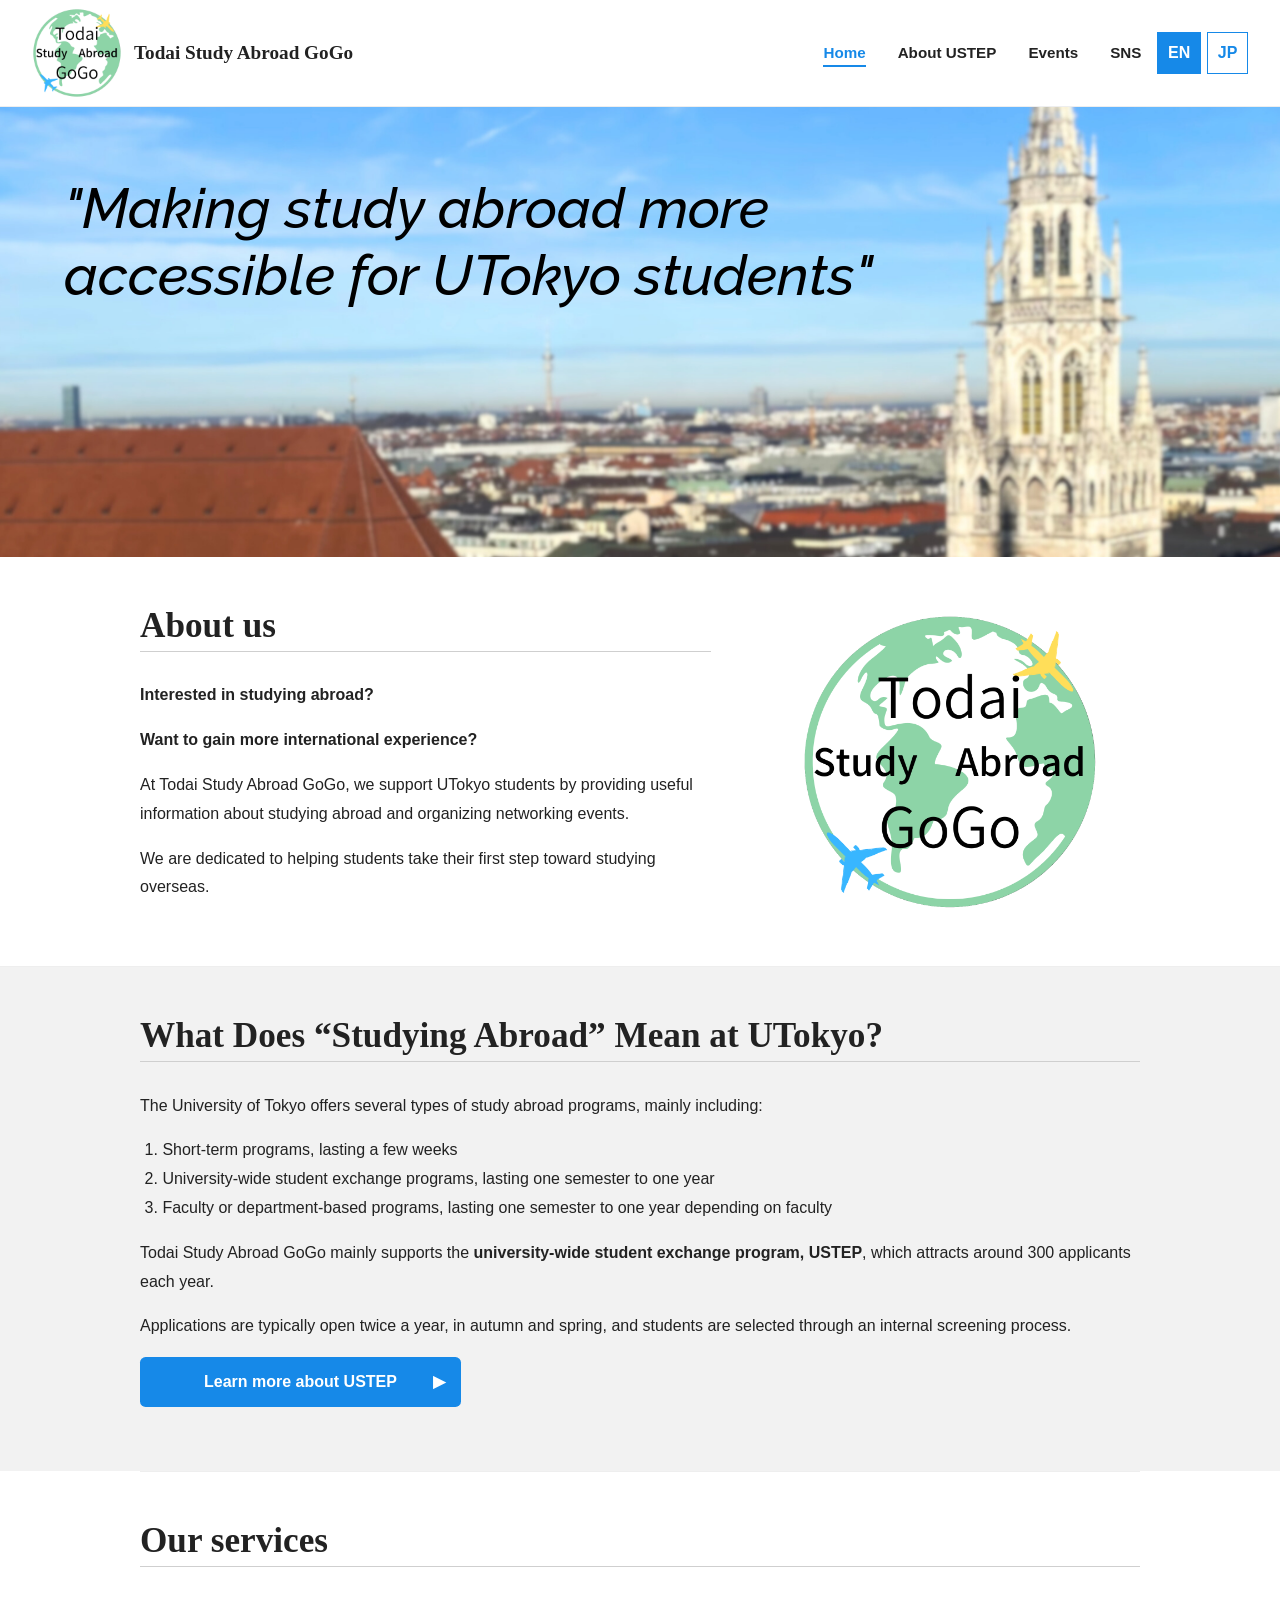
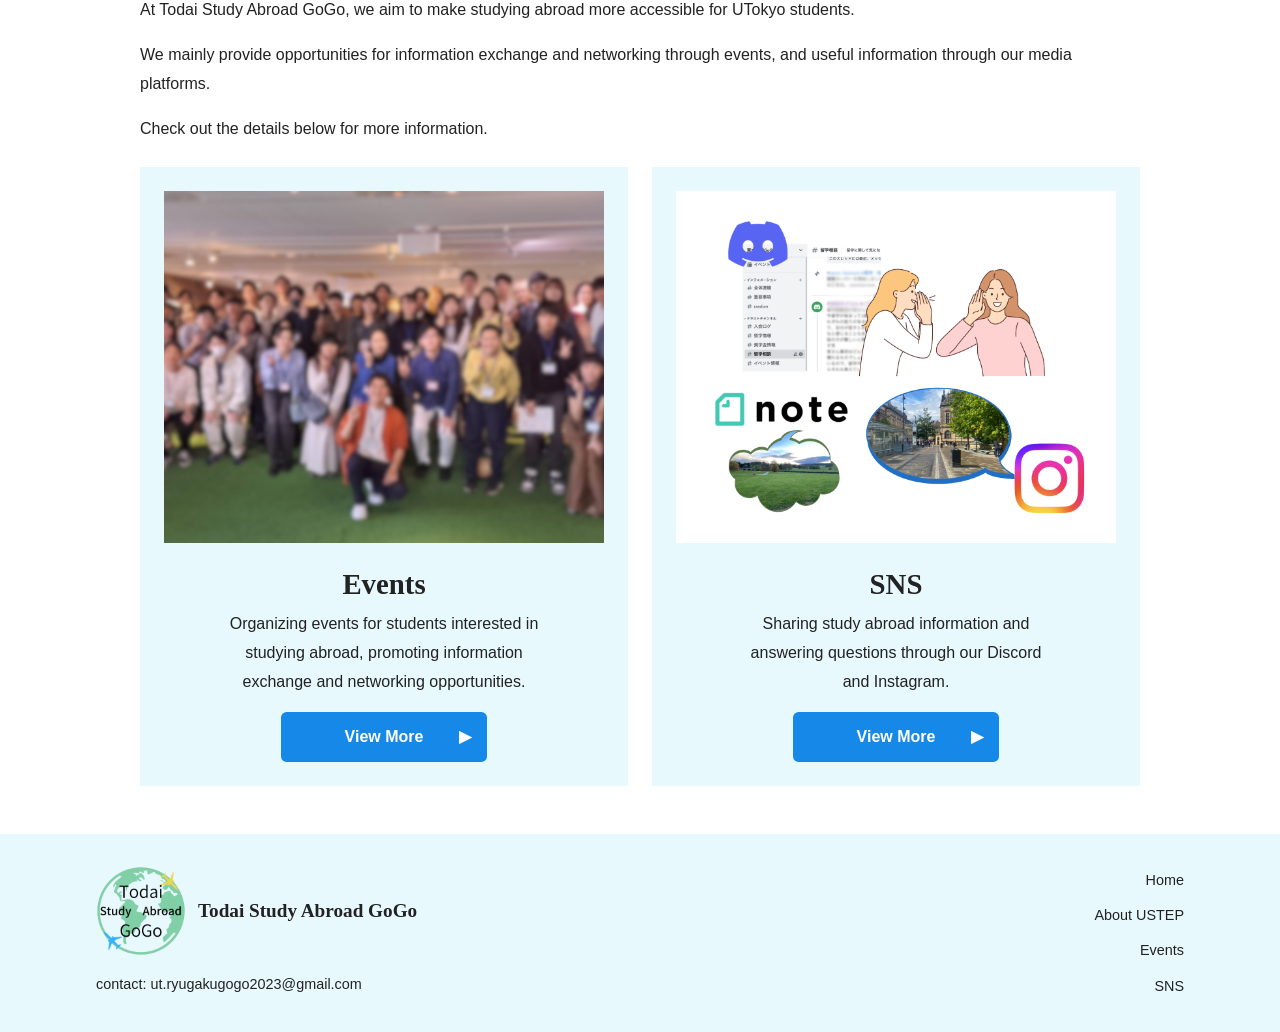
==== index.html @ f4951fb7 "Add files via upload" ====
<!doctype html>
<html lang="en">
<head>
	<meta charset="utf-8">
	<meta name="viewport" content="width=device-width, initial-scale=1.0">
	<meta name="robots" content="noindex">
	<title>Todai Study Abroad GoGo | Home</title>
	<link rel="stylesheet" href="css/style.css">
	<link href="https://fonts.googleapis.com/css2?family=Raleway:wght@300;400;600&display=swap" rel="stylesheet">
	<script src="js/script.js" defer></script>
</head>

<body class="page-home">
	<header class="site-header">
		<div class="site-branding">
			<a href="index.html">
				<img src="images/logo.png" data-en-src="images/logo.png" data-jp-src="images/logo_jp.png" alt="Todai Study Abroad GoGo logo">
			</a>
			<p data-en="Todai Study Abroad GoGo" data-jp="東大留学GoGo">
				Todai Study Abroad GoGo
			</p>
		</div>

		<nav class="primary-navigation" aria-label="Main navigation">
			<button class="menu-toggle" type="button" aria-label="Open navigation menu" data-en="Menu" data-jp="メニュー">
				Menu
			</button>

			<ul class="nav-list">
				<li><a href="index.html" aria-current="page" data-en="Home" data-jp="ホーム">Home</a></li>
				<li><a href="about.html" data-en="About USTEP" data-jp="USTEPについて">About USTEP</a></li>
				<li><a href="events.html" data-en="Events" data-jp="イベント">Events</a></li>
				<li><a href="sns.html" data-en="SNS" data-jp="SNS">SNS</a></li>
			</ul>

			<div class="language-switcher">
				<button type="button" class="language-button active-language" data-lang="en">EN</button>
				<button type="button" class="language-button" data-lang="jp">JP</button>
			</div>

		</nav>
	</header>

	<main>
		<section class="hero">
			<img src="images/home-hero.png" alt="Study abroad scene">
			<div class="hero-content">
				<h1 data-en='"Making study abroad more accessible for UTokyo students"'
				data-jp='"東大生の留学を<br class="sp-only">もっと身近に"'
				>
				"Making study abroad more accessible for UTokyo students"
			</h1>
		</div>
		</section>

		<section class="content-section about-summary">
			<div class="section-text">
				<h2 data-en="About us" data-jp="About us">About us</h2>
				<p><strong data-en="Interested in studying abroad?" data-jp="留学に興味がある！">Interested in studying abroad?</strong></p>
				<p><strong data-en="Want to gain more international experience?" data-jp="もっと海外経験を積みたい！">Want to gain more international experience?</strong></p>
				<p data-en="At Todai Study Abroad GoGo, we support UTokyo students by providing useful information about studying abroad and organizing networking events." data-jp="東大留学GoGoでは、留学に関する有益な情報提供や交流イベントの開催を通じて、そんな東大生の留学をサポートしています。">
					At Todai Study Abroad GoGo, we support UTokyo students by providing useful
					information about studying abroad and organizing networking events.
				</p>
				<p data-en="We are dedicated to helping students take their first step toward studying overseas." data-jp="私たちは、東大生が海外留学への第一歩を踏み出せるよう支援しています。">
					We are dedicated to helping students take their first step toward studying overseas.
				</p>
			</div>

			<figure class="section-image">
				<img src="images/logo.png" data-en-src="images/logo.png" data-jp-src="images/logo_jp.png" alt="Todai Study Abroad GoGo logo">
			</figure>
		</section>

		<section class="content-section study-abroad-overview">
			<h2 data-en="What Does “Studying Abroad” Mean at UTokyo?" data-jp="東大における「留学」とは？">What Does “Studying Abroad” Mean at UTokyo?</h2>
			<p data-en="The University of Tokyo offers several types of study abroad programs, mainly including:" data-jp="東京大学が提供する留学プログラムには、主に以下の種類があります。">
				The University of Tokyo offers several types of study abroad programs, mainly including:
			</p>

			<ol>
				<li data-en="Short-term programs, lasting a few weeks" data-jp="短期留学プログラム（数週間程度）">Short-term programs, lasting a few weeks</li>
				<li data-en="University-wide student exchange programs, lasting one semester to one year" data-jp="全学交換留学プログラム（1学期〜1年程度）">University-wide student exchange programs, lasting one semester to one year</li>
				<li data-en="Faculty or department-based programs, lasting one semester to one year depending on faculty" data-jp="部局間交換留学プログラム（学部・研究科によって1学期〜1年程度）">Faculty or department-based programs, lasting one semester to one year depending on faculty</li>
			</ol>

			<p data-en="Todai Study Abroad GoGo mainly supports the university-wide student exchange program, USTEP, which attracts around 300 applicants each year." data-jp="東大留学GoGoは、主に毎年約300人が応募する全学交換留学プログラム、通称「USTEP」をサポートしています。">
				Todai Study Abroad GoGo mainly supports the
				<strong>university-wide student exchange program, USTEP</strong>, which attracts
				around 300 applicants each year.
			</p>

			<p data-en="Applications are typically open twice a year, in autumn and spring, and students are selected through an internal screening process." data-jp="応募は通常、秋と春の年2回行われ、学内選考によって派遣候補者が選ばれます。">
				Applications are typically open twice a year, in autumn and spring, and students are
				selected through an internal screening process.
			</p>

			<p>
				<a class="button-link" href="about.html" data-en="Learn more about USTEP" data-jp="USTEPについて詳しく見る">Learn more about USTEP</a>
			</p>
		</section>

		<section class="content-section services">
			<h2 data-en="Our services" data-jp="私たちの活動">Our services</h2>
			<p data-en="At Todai Study Abroad GoGo, we aim to make studying abroad more accessible for UTokyo students." data-jp="東大留学GoGoでは、東大生にとって留学をより身近なものにすることを目指しています。">
				At Todai Study Abroad GoGo, we aim to make studying abroad more accessible for
				UTokyo students.
			</p>
			<p data-en="We mainly provide opportunities for information exchange and networking through events, and useful information through our media platforms." data-jp="主にイベントを通じた情報交換やネットワーキングの機会、そしてメディアプラットフォームを通じた有益な情報を提供しています。">
				We mainly provide opportunities for information exchange and networking through
				events, and useful information through our media platforms.
			</p>
			<p data-en="Check out the details below for more information." data-jp="詳しくは以下をご覧ください。">Check out the details below for more information.</p>

			<div class="card-grid">
				<article class="service-card">
					<img src="images/events-card.png" alt="Students attending a Todai Study Abroad GoGo event">
					<h3 data-en="Events" data-jp="イベント企画">Events</h3>
					<p data-en="Organizing events for students interested in studying abroad, promoting information exchange and networking opportunities." data-jp="留学に興味のある学生を対象に、情報交換やネットワーキングの機会を提供するイベントを開催しています。">
						Organizing events for students interested in studying abroad, promoting
						information exchange and networking opportunities.
					</p>
					<a class="button-link" href="events.html" data-en="View More" data-jp="詳しく見る">View More</a>
				</article>

				<article class="service-card">
					<img src="images/sns-card.png" alt="Social media icons and study abroad information">
					<h3 data-en="SNS" data-jp="SNS発信">SNS</h3>
					<p data-en="Sharing study abroad information and answering questions through our Discord and Instagram." data-jp="Discordを通じた留学に関する質問対応やGoGoのイベント案内、Instagramを通じた情報発信などを行っています。">
						Sharing study abroad information and answering questions through our Discord
						and Instagram.
					</p>
					<a class="button-link" href="sns.html" data-en="View More" data-jp="詳しく見る">View More</a>
				</article>
			</div>
		</section>
	</main>

	<footer class="site-footer">
		<div class="footer-left">
			<div class="footer-branding">
				<img src="images/logo.png" data-en-src="images/logo.png" data-jp-src="images/logo_jp.png" alt="Todai Study Abroad GoGo logo">
				<p data-en="Todai Study Abroad GoGo" data-jp="東大留学GoGo">
					Todai Study Abroad GoGo
				</p>
			</div>

			<p class="footer-email" data-en="contact: ut.ryugakugogo2023@gmail.com" data-jp="お問い合わせ: ut.ryugakugogo2023@gmail.com">
				contact: ut.ryugakugogo2023@gmail.com
			</p>
		</div>

		<nav class="footer-navigation" aria-label="Footer navigation">
			<ul>
				<li><a href="index.html" data-en="Home" data-jp="ホーム">Home</a></li>
				<li><a href="about.html" data-en="About USTEP" data-jp="USTEPについて">About USTEP</a></li>
				<li><a href="events.html" data-en="Events" data-jp="イベント">Events</a></li>
				<li><a href="sns.html" data-en="SNS" data-jp="SNS">SNS</a></li>
			</ul>
		</nav>
	</footer>
</body>
</html>
---- css/style.css ----
/* =========================================================
   Base styles
   ========================================================= */

/* 
  CSS variables are used to keep colours and spacing consistent.
  This also makes it easier to update the whole design later.
*/
:root {
	--color-primary: #1689e8;
	--color-primary-dark: #0f6fbd;
	--color-light-blue: #e8f9fd;
	--color-light-grey: #f2f2f2;
	--color-border: #cfcfcf;
	--color-text: #222222;
	--color-muted: #555555;
	--color-white: #ffffff;

	--font-main: Georgia, "Times New Roman", serif;
	--font-body: Arial, Helvetica, sans-serif;

	--spacing-small: 0.75rem;
	--spacing-medium: 1.5rem;
	--spacing-large: 3rem;

	--max-width: 1000px;
}

/* 
  border-box makes layout easier because padding and border
  are included in the element's total width.
*/
* {
	box-sizing: border-box;
}

html {
	scroll-behavior: smooth;
}

body {
	margin: 0;
	color: var(--color-text);
	background-color: var(--color-white);
	font-family: var(--font-body);
	line-height: 1.8;
}

img {
	display: block;
	max-width: 100%;
	height: auto;
}

a {
	color: var(--color-primary);
	text-decoration: none;
}

a:hover,
a:focus {
	color: var(--color-primary-dark);
	text-decoration: underline;
}

h1,
h2,
h3,
h4 {
	font-family: var(--font-main);
	line-height: 1.2;
	margin-top: 0;
}

h1 {
	font-size: clamp(2rem, 5vw, 3.5rem);
}

h2 {
	font-size: clamp(1.6rem, 3vw, 2.2rem);
	border-bottom: 1px solid var(--color-border);
	padding-bottom: 0.25rem;
}

h3 {
	font-size: 1.4rem;
}

h4 {
	font-size: 1.2rem;
}

p {
	margin-top: 0;
}

ul,
ol {
	padding-left: 1.4rem;
}

/* =========================================================
   Header and navigation
   ========================================================= */

.site-header {
	position: sticky;
	top: 0;
	z-index: 10;
	display: flex;
	align-items: center;
	justify-content: space-between;
	gap: var(--spacing-medium);
	padding: 0.5rem 2rem;
	background-color: var(--color-white);
	border-bottom: 1px solid #eeeeee;
}

.site-branding {
	display: flex;
	align-items: center;
	gap: 0.75rem;
}

.site-branding img {
	width: 90px;
	height: auto;
	object-fit: contain;
}

.site-branding p {
	margin: 0;
	font-family: var(--font-main);
	font-size: 1.2rem;
	font-weight: bold;
}

.primary-navigation {
	display: flex;
	align-items: center;
}

.nav-list {
	display: flex;
	align-items: center;
	gap: 2rem;
	margin: 0;
	padding: 0;
	list-style: none;
}

.nav-list a {
	color: var(--color-text);
	font-size: 0.95rem;
	font-weight: 600;
}

.nav-list a:hover,
.nav-list a:focus {
	color: var(--color-primary);
	text-decoration: none;
}

.nav-list a[aria-current="page"] {
	color: var(--color-primary);
	border-bottom: 2px solid var(--color-primary);
	padding-bottom: 0.25rem;
}

/* 
  The button is visible on small screens.
  JavaScript will later use this class for mobile navigation.
*/
.menu-toggle {
	display: none;
	padding: 0.5rem 0.8rem;
	border: 1px solid var(--color-border);
	border-radius: 0.4rem;
	background-color: var(--color-white);
	color: var(--color-text);
	font: inherit;
	cursor: pointer;
}

.menu-toggle:hover,
.menu-toggle:focus {
	background-color: var(--color-light-grey);
}

/* =========================================================
   Hero sections
   ========================================================= */

.page-home .hero-content h1 {
  font-family: "Raleway", sans-serif;
  font-weight: 500;
  font-style: italic;
}

.hero {
  position: relative;
  width: 100%;
  height: 450px;
  overflow: hidden;
}

/* 
  A light overlay improves text readability on background images.
*/
.hero img {
  width: 100%;
  height: 100%;
  object-fit: cover;
}


.hero-content {
  position: absolute;
  top: 35%;
  left: 5%;
  transform: translateY(-50%);
  color: black;
  text-align: left;
  max-width: 900px;
  z-index: 2;
}

.hero-about-content,
.hero-events-content,
.hero-sns-content {
  position: absolute;
  top: 40%;
  left: 10%;
  transform: translateY(-50%);
  color: black;
  text-align: left;
  max-width: 1000px;
  z-index: 2;
}

.hero-about::after,
.hero-events::after {
  content: "";
  position: absolute;
  inset: 0;
  background-color: rgba(255, 255, 255, 0.4);
  z-index: 1;
}

.hero-sns::after{
  content: "";
  position: absolute;
  inset: 0;
  background-color: rgba(255, 255, 255, 0.6);
  z-index: 1;
}

.sp-only {
  display: none;
}

/* =========================================================
   General page sections
   ========================================================= */

.content-section {
	width: min(100% - 2rem, var(--max-width));
	margin: 0 auto;
	padding: var(--spacing-large) 0;
}

.content-section + .content-section {
	border-top: 1px solid #eeeeee;
}

.about-summary,
.sns-introduction {
	display: grid;
	grid-template-columns: 1.5fr 1fr;
	align-items: center;
	gap: var(--spacing-large);
}

.section-image {
	margin: 0;
}

.section-image img {
	margin-inline: auto;
	max-height: 300px;
	object-fit: contain;
}

.study-abroad-overview,
.event-highlights,
.sns-platforms {
	background-color: var(--color-light-grey);
	width: 100%;
	max-width: none;
	padding-inline: max(1rem, calc((100% - var(--max-width)) / 2));
}

.note {
	padding: 1rem;
	background-color: #fff8d8;
	border-left: 5px solid #f5d742;
	font-weight: bold;
}

/* =========================================================
   Buttons and links
   ========================================================= */

.button-link {
	display: inline-block;
	padding: 0.65rem 4rem;
    position: relative;
	border-radius: 0.35rem;
	background-color: var(--color-primary);
	color: var(--color-white);
	font-weight: bold;
	text-align: center;
	text-decoration: none;
	transition: background-color 0.2s ease, transform 0.2s ease;
}

.button-link:hover,
.button-link:focus {
	background-color: var(--color-primary-dark);
	color: var(--color-white);
	text-decoration: none;
	transform: translateY(-2px);
}

.button-link::after {
  content: "▶";
  position: absolute;
  right: 1rem;
  top: 50%;
  transform: translateY(-50%);
}

.back-button {
	display: inline-block;
	padding: 0.65rem 3rem;
    position: relative;
	border-radius: 0.35rem;
	background-color: var(--color-primary);
	color: var(--color-white);
	font-weight: bold;
	text-align: center;
	text-decoration: none;
	transition: background-color 0.2s ease, transform 0.2s ease;
}

.back-button:hover,
.back-button:focus {
	background-color: var(--color-primary-dark);
	color: var(--color-white);
	text-decoration: none;
	transform: translateY(-2px);
}

.back-button::before {
  content: "◀";
  position: absolute;
  left: 0.5rem;
  top: 50%;
  transform: translateY(-50%);
  font-size: 0.9rem;
}

/* =========================================================
   Home page service cards
   ========================================================= */

.card-grid {
	display: grid;
	grid-template-columns: repeat(2, minmax(0, 1fr));
	gap: var(--spacing-medium);
	margin-top: var(--spacing-medium);
}

.service-card {
	padding: var(--spacing-medium);
	background-color: var(--color-light-blue);
	text-align: center;
}

.service-card img {
	width: 100%;
	aspect-ratio: 5 / 4;
	object-fit: cover;
	margin-bottom: var(--spacing-medium);
}

.service-card h3 {
	margin-bottom: 0.5rem;
	font-size: 1.8rem;
}

.service-card p {
	max-width: 320px;
	margin-inline: auto;
}

/* =========================================================
   About USTEP page
   ========================================================= */

.process-item {
	margin: 1.5rem 0;
	padding-left: 1rem;
	border-left: 4px solid var(--color-primary);
}

.process-item h3 {
	margin-bottom: 0.3rem;
}

/* =========================================================
   Events page
   ========================================================= */

.events-introduction ul {
	margin-bottom: 0;
}

.event-month {
	margin-top: 2rem;
}

.event-month > h3 {
	border-bottom: 1px solid var(--color-border);
	padding-bottom: 0.25rem;
}

.event-card {
	margin: 1.25rem 0 2rem;
	padding: 1.5rem;
	background-color: var(--color-white);
}

.event-card h4 {
	display: inline;
	background-color: #eeff52;
	padding: 0.1rem 0.4rem;
}

.event-type {
	margin-bottom: 0.4rem;
	color: var(--color-primary);
	font-size: 0.9rem;
	font-weight: bold;
	text-transform: lowercase;
}

.event-images {
	display: grid;
	grid-template-columns: repeat(2, minmax(0, 1fr));
	gap: 1rem;
	margin-top: 1rem;
}

.event-card img {
	max-height: 260px;
	width: 100%;
	object-fit: cover;
	margin-top: 1rem;
}

.event-card img.event-image-vertical {
  width: min(100%, 400px);
  aspect-ratio: 5 / 3;
  height: auto;
  max-height: none;
  object-fit: cover;
  margin: 1rem auto 0;
}

/* =========================================================
   SNS page
   ========================================================= */

.sns-card {
	display: grid;
	grid-template-columns: 1.5fr 1fr;
	align-items: center;
	gap: var(--spacing-medium);
	margin: 2rem 0;
	padding: 1.5rem;
	background-color: var(--color-white);
	border: 1px solid var(--color-border);
	border-radius: 1.2rem;
}

.sns-card h3 {
	border-bottom: 1px solid var(--color-border);
	padding-bottom: 0.3rem;
}

.sns-card-image {
	margin: 0;
}

.sns-card-image img {
	width: 100%;
	max-height: 220px;
	object-fit: contain;
}

.sns-images {
  display: flex;
  gap: 1rem;
  align-items: center;
  justify-content: center;
}

.sns-images img {
  width: auto;
  height: 180px;
  max-width: 220px;
  object-fit: contain;
}


/* =========================================================
   Footer
   ========================================================= */

.site-footer {
  display: flex;
  justify-content: space-between;
  align-items: flex-start;
  padding: 2rem 6rem;
  background-color: var(--color-light-blue);
}

.footer-left {
  display: flex;
  flex-direction: column;
  align-items: flex-start;
  gap: 0.5rem;
}

.footer-branding {
	display: flex;
	align-items: center;
	gap: 0.75rem;
}

.footer-branding img {
	width: 90px;
	height: 90px;
	object-fit: contain;
    mix-blend-mode: multiply;
}

.footer-branding p {
	margin: 0;
	font-family: var(--font-main);
	font-size: 1.2rem;
	font-weight: bold;
}

.footer-email {
  font-size: 0.9rem;
  color: var(--color-text);
  margin: 0.5rem 0 0;
}

.footer-navigation {
  text-align: right;
}

.footer-navigation ul {
	margin: 0;
	padding: 0;
	list-style: none;
}

.footer-navigation li + li {
	margin-top: 0.4rem;
}

.footer-navigation a {
	color: var(--color-text);
	font-size: 0.9rem;
}

/* =========================================================
   Accessibility and focus states
   ========================================================= */

:focus-visible {
	outline: 3px solid var(--color-primary);
	outline-offset: 3px;
}

/* =========================================================
   Responsive styles
   ========================================================= */

@media screen and (max-width: 800px) {
	.site-header {
		align-items: flex-start;
		padding: 0.75rem 1rem;
	}

	.site-branding img {
		width: 52px;
		height: 52px;
	}

	.site-branding p {
		font-size: 1rem;
	}

	.primary-navigation {
		flex-direction: column;
		align-items: flex-end;
	}

	.menu-toggle {
		display: inline-block;
	}

	.nav-list {
		display: none;
		width: 100%;
		margin-top: 0.75rem;
		flex-direction: column;
		align-items: flex-end;
		gap: 0.75rem;
	}

	/* 
	  JavaScript can add the class .is-open to show the mobile menu.
	*/
	.nav-list.is-open {
		display: flex;
	}

	.hero {
		height: 250px;
	}

    .hero-content {
        left: 1rem;
        right: 1rem;
        max-width: none;
    }    

	.about-summary,
	.sns-introduction,
	.sns-card {
		grid-template-columns: 1fr;
	}

	.section-image {
		order: -1;
	}

	.card-grid,
	.event-images {
		grid-template-columns: 1fr;
	}

	.service-card img {
		height: auto;
	}

    .site-footer {
        flex-direction: column;
        align-items: center;
        text-align: center;
        gap: 2rem;
    }

    .footer-left {
        align-items: center;
    }

    .footer-branding {
        justify-content: center;
    }
    
    .footer-navigation {
        width: 100%;
        text-align: center;
    }

    .footer-navigation ul {
        display: flex;
        flex-direction: column;
        align-items: center;
        gap: 0.75rem;
        margin: 0;
        padding: 0;
    }

    .footer-navigation li {
        margin: 0;
    }
    
    .footer-navigation li + li {
        margin-top: 0;
    }
      
    .sns-images {
        flex-direction: row;
        justify-content: flex-start;
        flex-wrap: wrap;
    }
    
    .sns-images img {
        height: 140px;
        max-width: 180px;
    }
    
    .sns-images img:first-child {
        height: 120px;
    }
}


@media screen and (max-width: 500px) {
	body {
		font-size: 0.95rem;
	}

	.site-header {
		flex-direction: row;
		align-items: flex-start;
		justify-content: space-between;
		gap: 1rem;
	}

	.site-branding {
		flex: 1;
	}

	.primary-navigation {
		width: auto;
		display: flex;
		flex-direction: column;
		align-items: flex-end;
		gap: 0.6rem;
	}

	.language-switcher {
		order: 1;
		margin: 0;
	}

	.menu-toggle {
		order: 2;
		align-self: flex-end;
	}

	.nav-list {
		order: 3;
		align-items: flex-end;
	}

	.nav-list a {
		display: block;
		padding: 0.5rem 0;
	}

	.hero {
		min-height: 200px;
	}

	.content-section {
		padding: 2rem 0;
	}

	.study-abroad-overview,
	.event-highlights,
	.sns-platforms {
		padding-inline: 1rem;
	}

	.service-card,
	.event-card,
	.sns-card {
		padding: 1rem;
	}

	.button-link {
		width: 100%;
	}

	.footer-branding {
		align-items: flex-start;
	}

	.sp-only {
		display: inline;
	}
}

/* =========================================================
   JavaScript interaction styles
   ========================================================= */

.event-filter {
	display: flex;
	flex-wrap: wrap;
	gap: 0.75rem;
	margin: 1.5rem 0;
}

.event-filter button,
.accordion-button {
	padding: 0.55rem 1rem;
	border: 1px solid var(--color-primary);
	border-radius: 0.35rem;
	background-color: var(--color-white);
	color: var(--color-primary);
	font: inherit;
	font-weight: bold;
	cursor: pointer;
	transition: background-color 0.2s ease, color 0.2s ease;
}

.event-filter button:hover,
.event-filter button:focus,
.accordion-button:hover,
.accordion-button:focus {
	background-color: var(--color-primary);
	color: var(--color-white);
}

.event-filter .active-filter {
	background-color: var(--color-primary);
	color: var(--color-white);
}

.accordion-button {
	width: 100%;
	text-align: left;
	border: none;
	border-bottom: 1px solid var(--color-border);
	border-radius: 0;
	background-color: transparent;
	color: var(--color-text);
	font-family: var(--font-main);
	font-size: inherit;
}

.accordion-button::after {
	content: " −";
	float: right;
}

.accordion-button[aria-expanded="false"]::after {
	content: " +";
}

.accordion-panel {
	padding-top: 1rem;
}


@media screen and (max-width: 500px) {
	.event-filter {
		flex-direction: column;
	}

	.event-filter button {
		width: 100%;
	}
}



/* Scroll reveal animation */
.reveal {
  opacity: 0;
  transform: translateY(40px);
  transition: opacity 0.8s ease, transform 0.8s ease;
}

.reveal.is-visible {
  opacity: 1;
  transform: translateY(0);
}

/* language switching */

.language-switcher {
  display: flex;
  gap: 0.4rem;
  margin-left: 1rem;
}

.language-button {
  padding: 0.35rem 0.6rem;
  border: 1px solid var(--color-primary);
  background-color: white;
  color: var(--color-primary);
  font: inherit;
  font-weight: bold;
  cursor: pointer;
}

.language-button:hover,
.language-button:focus,
.active-language {
  background-color: var(--color-primary);
  color: white;
}
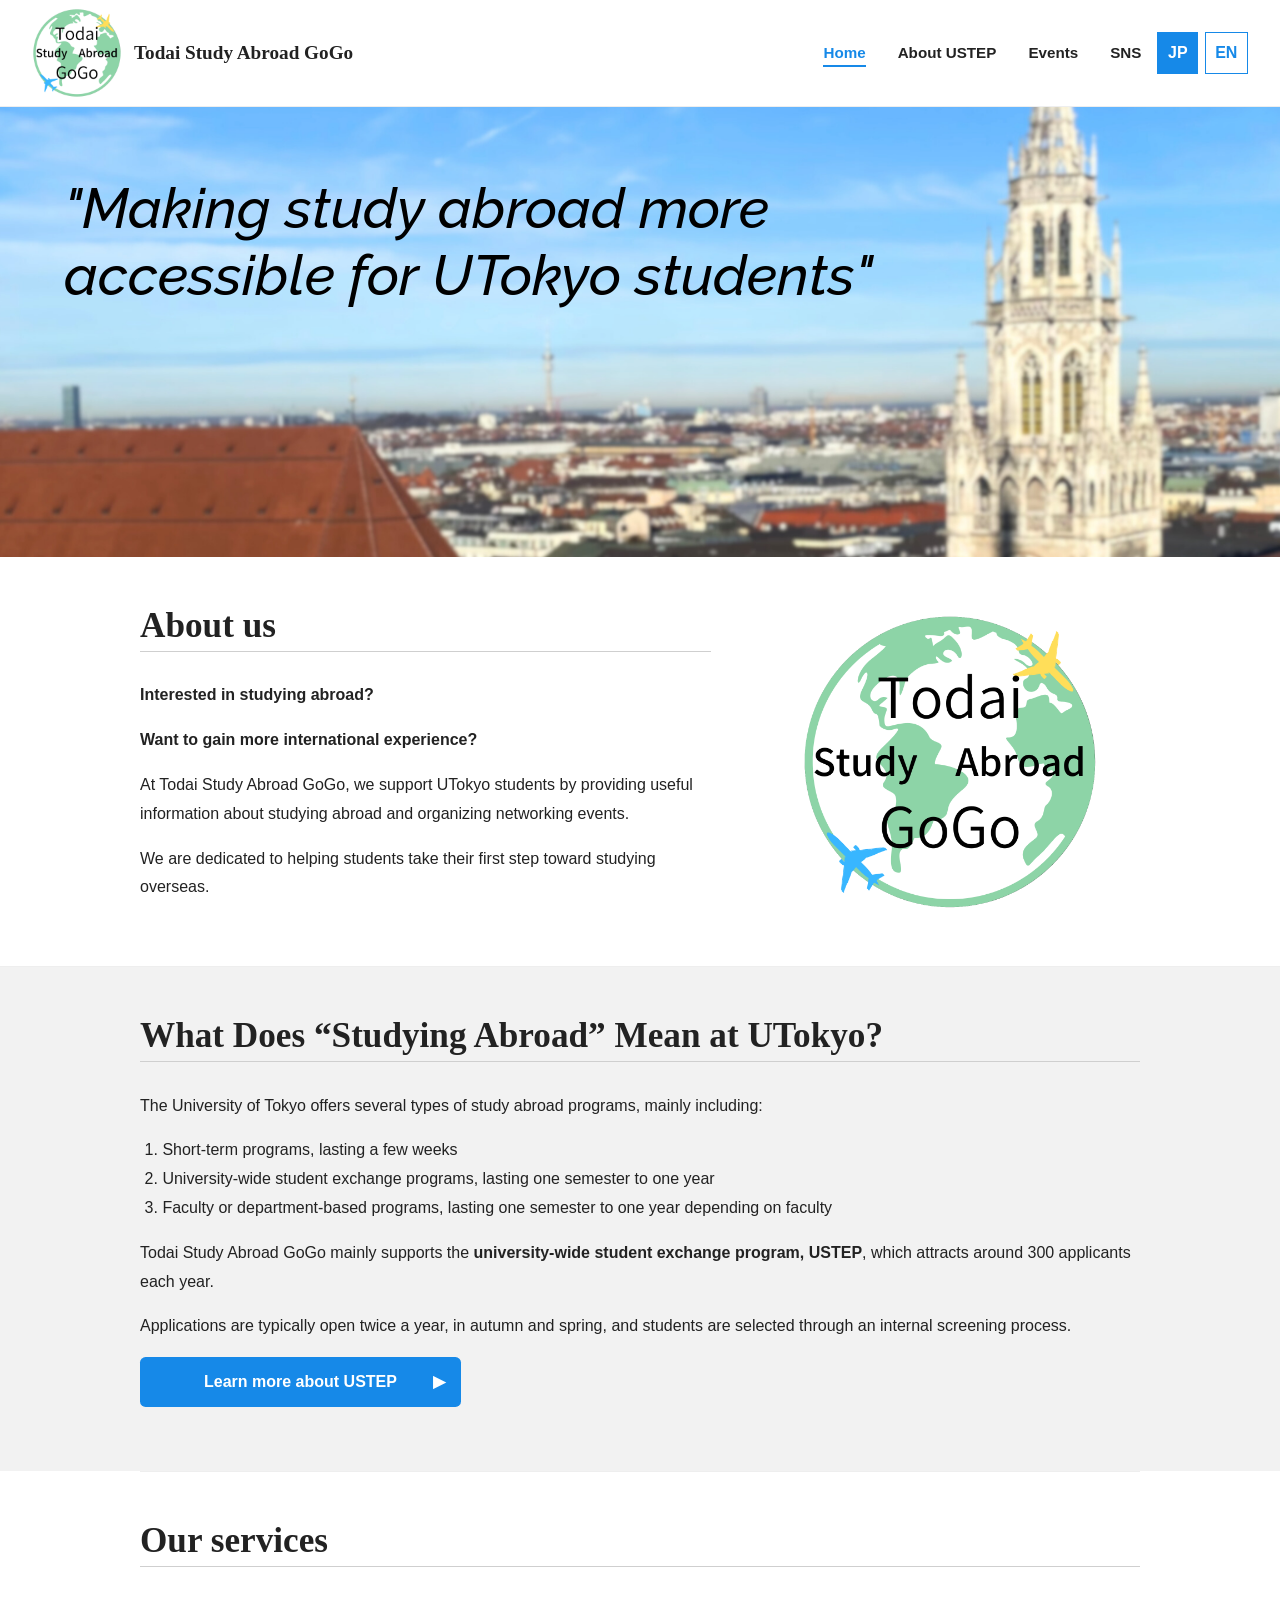
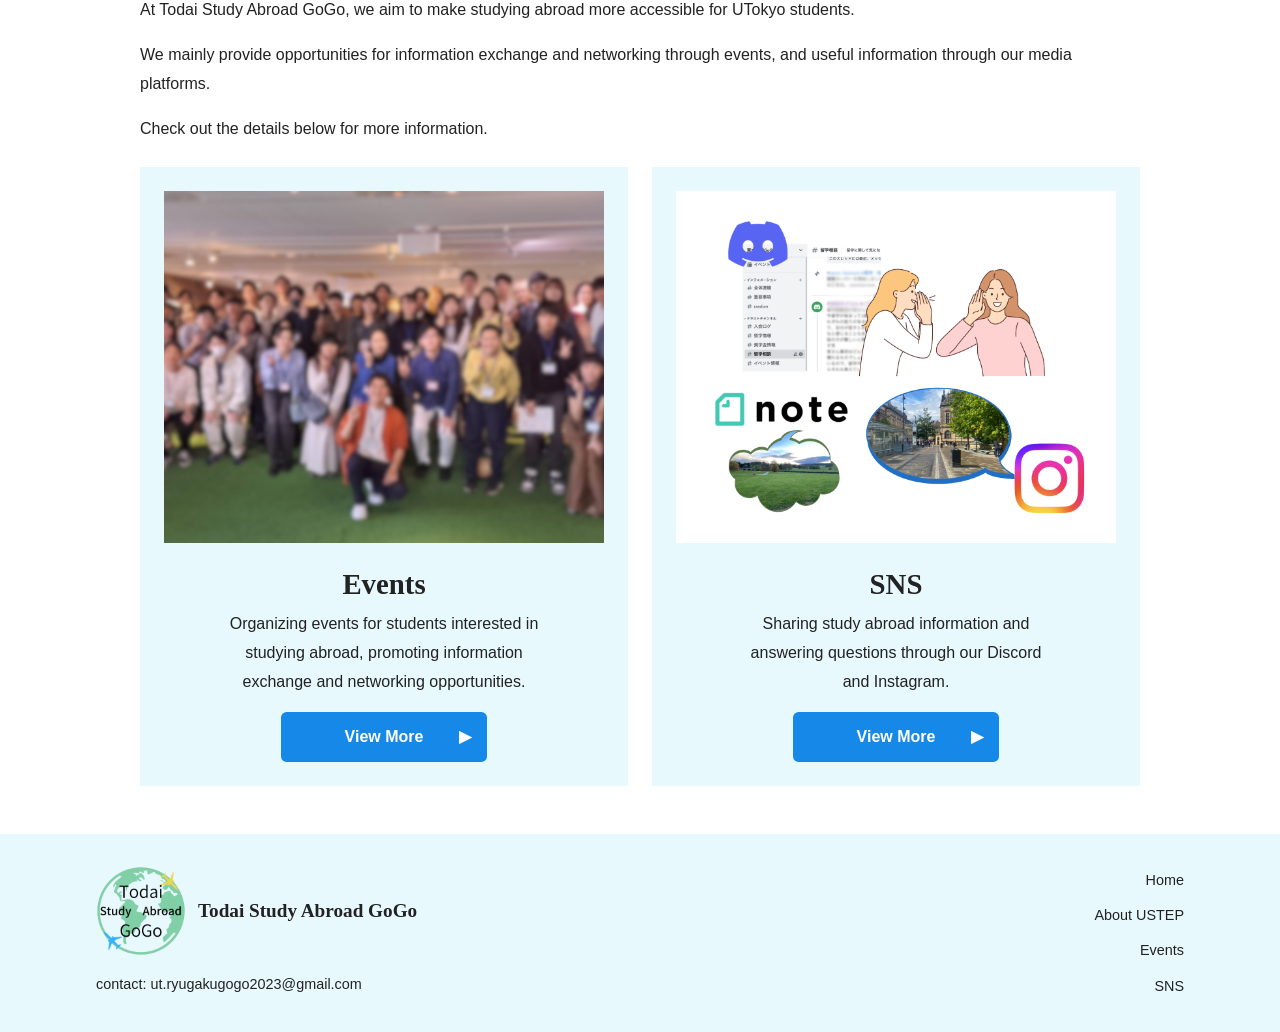
==== commit ff20f87c: "Update index.html" ====
--- a/index.html
+++ b/index.html
@@ -34,8 +34,8 @@
 			</ul>
 
 			<div class="language-switcher">
-				<button type="button" class="language-button active-language" data-lang="en">EN</button>
-				<button type="button" class="language-button" data-lang="jp">JP</button>
+				<button class="language-button active-language" data-lang="jp">JP</button>
+				<button class="language-button" data-lang="en">EN</button>
 			</div>
 
 		</nav>
@@ -160,4 +160,4 @@
 		</nav>
 	</footer>
 </body>
-</html>+</html>
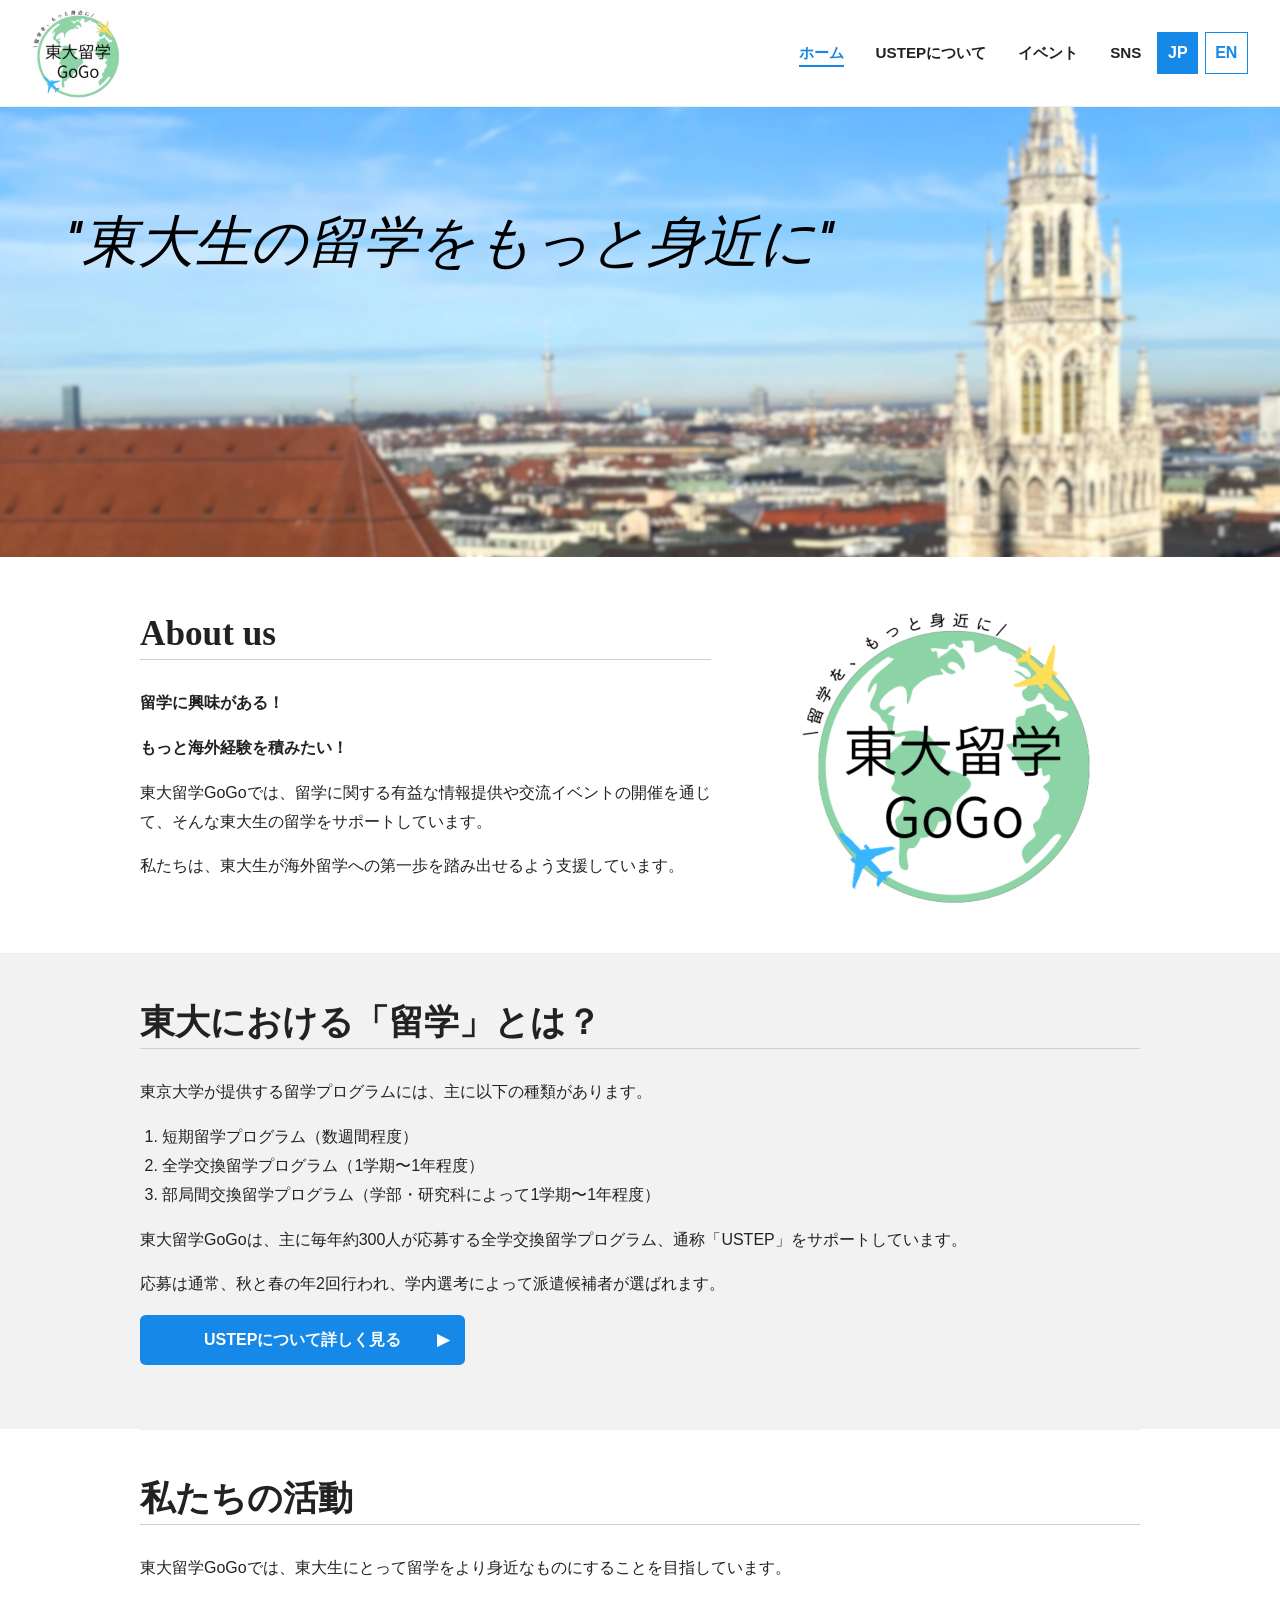
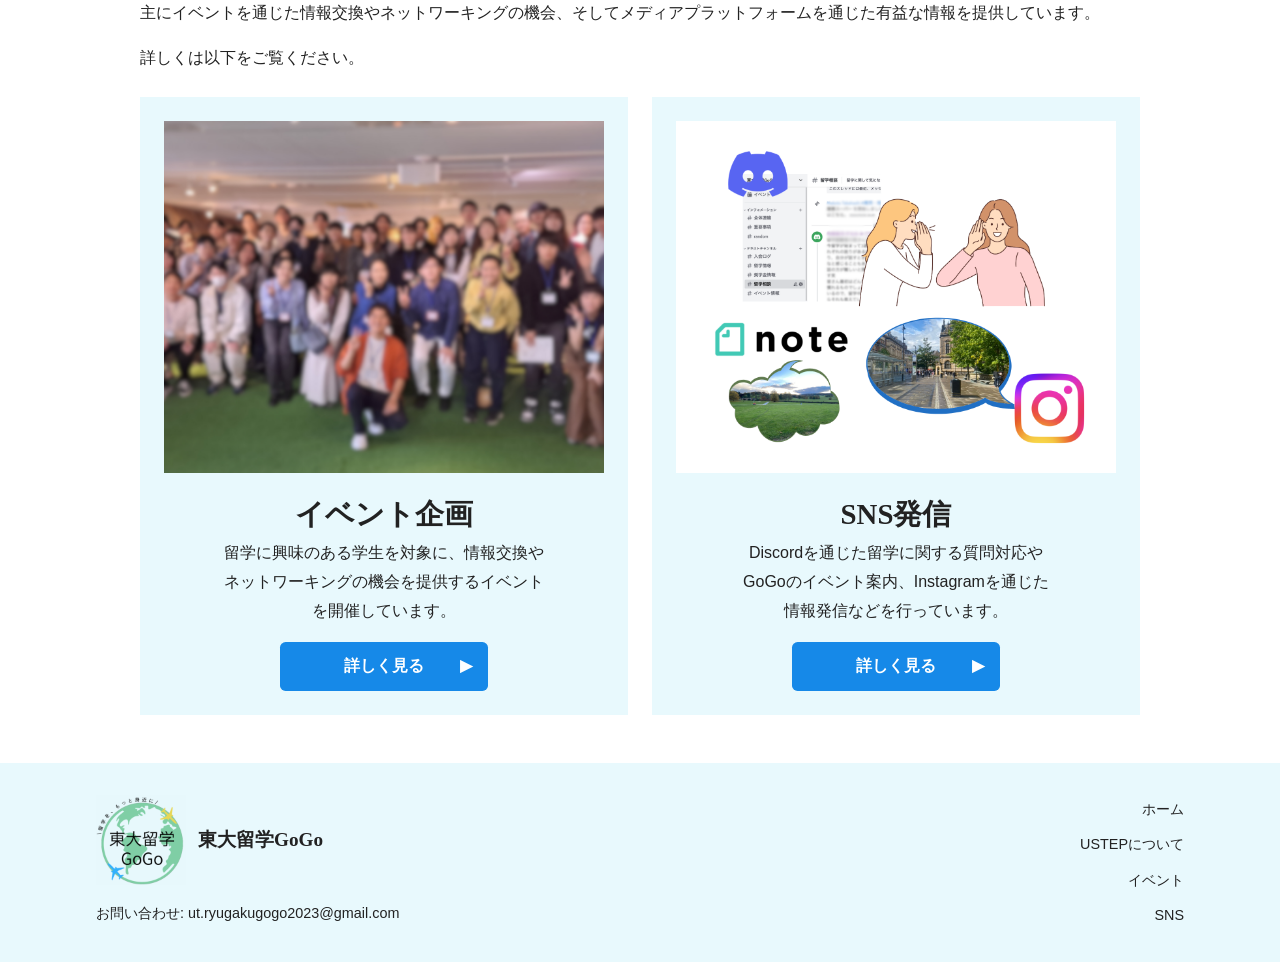
==== commit 0f3833fe: "Remove site title from header" ====
--- a/index.html
+++ b/index.html
@@ -16,9 +16,6 @@
 			<a href="index.html">
 				<img src="images/logo.png" data-en-src="images/logo.png" data-jp-src="images/logo_jp.png" alt="Todai Study Abroad GoGo logo">
 			</a>
-			<p data-en="Todai Study Abroad GoGo" data-jp="東大留学GoGo">
-				Todai Study Abroad GoGo
-			</p>
 		</div>
 
 		<nav class="primary-navigation" aria-label="Main navigation">
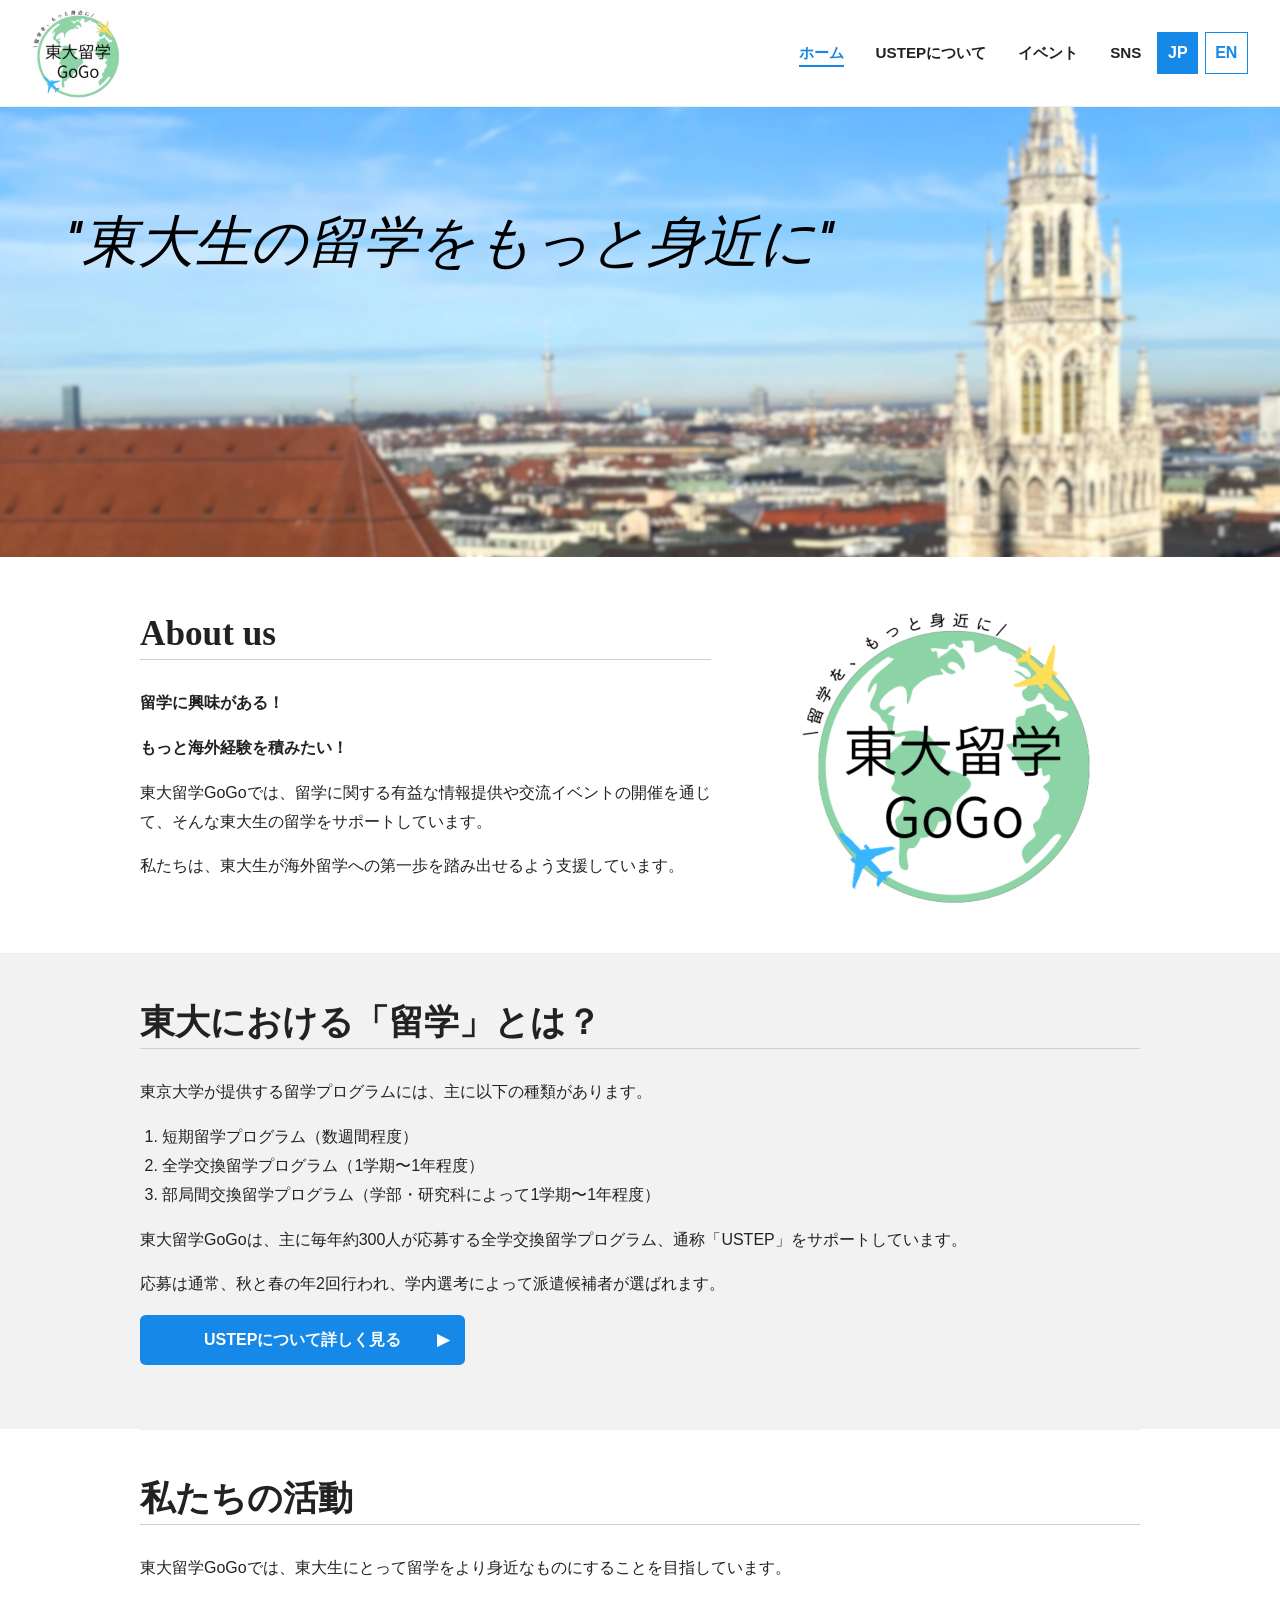
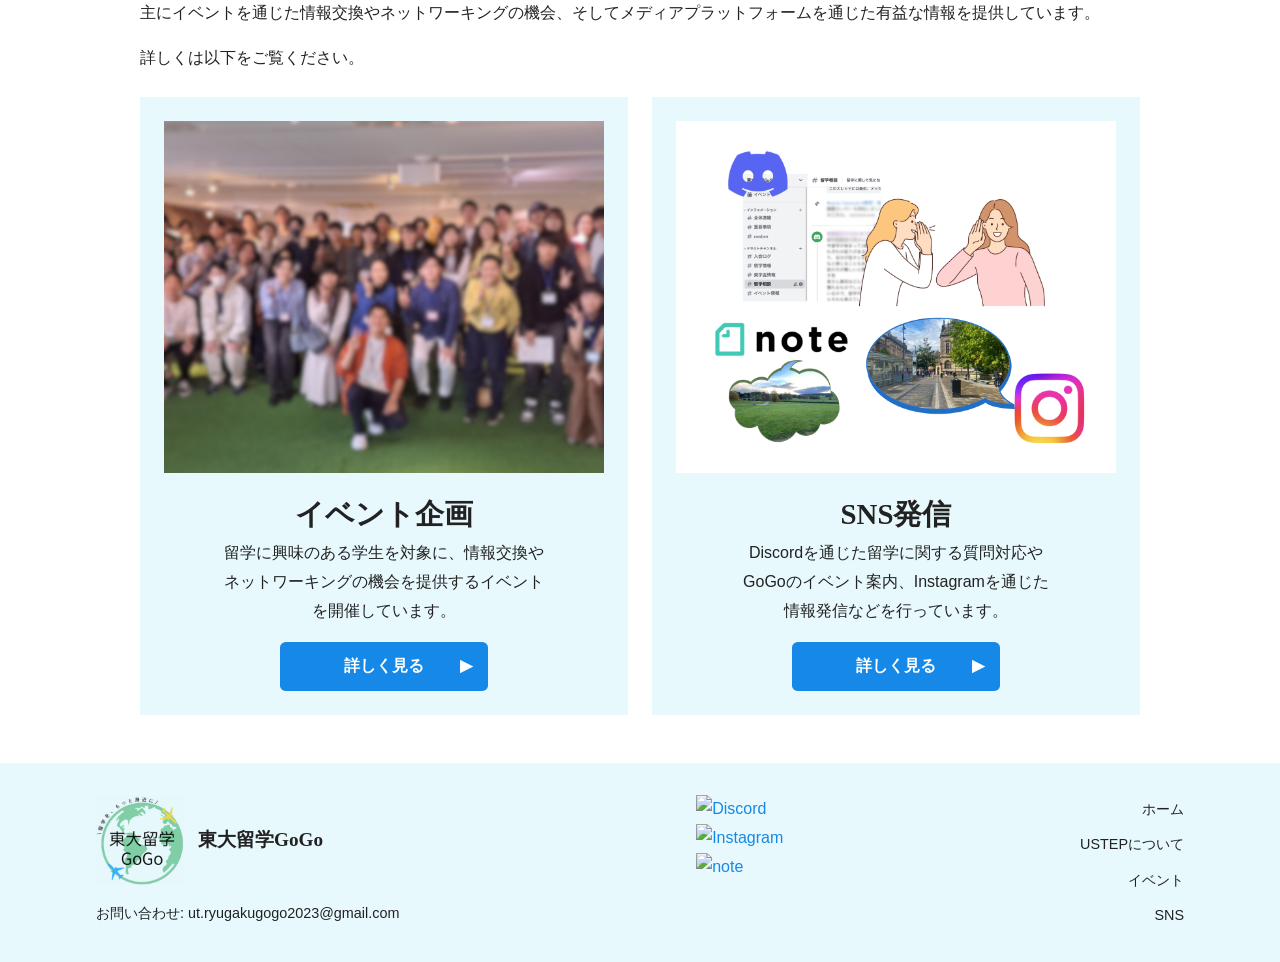
==== commit 8847cb3a: "Update index.html" ====
--- a/index.html
+++ b/index.html
@@ -146,6 +146,20 @@
 				contact: ut.ryugakugogo2023@gmail.com
 			</p>
 		</div>
+       
+        <div class="footer-social">
+			<a href="https://docs.google.com/forms/d/e/1FAIpQLSdWifzuKk-0l-K4alhIVgGrR2_svNSfy4mpbCFQKbQre_RAtA/viewform" target="_blank" rel="noopener" aria-label="Join our Discord through Google Form">
+				<img src="images/discord-icon.png" alt="Discord">
+			</a>
+			
+			<a href="https://www.instagram.com/utokyo_ryugaku_gogo" target="_blank" rel="noopener" aria-label="Follow us on Instagram">
+				<img src="images/instagram-icon.jpg" alt="Instagram">
+			</a>
+			
+			<a href="https://note.com/ut_ryugaku_gogo" target="_blank" rel="noopener" aria-label="Read our note articles">
+				<img src="images/note-icon.png" alt="note">
+			</a>
+		</div>
 
 		<nav class="footer-navigation" aria-label="Footer navigation">
 			<ul>
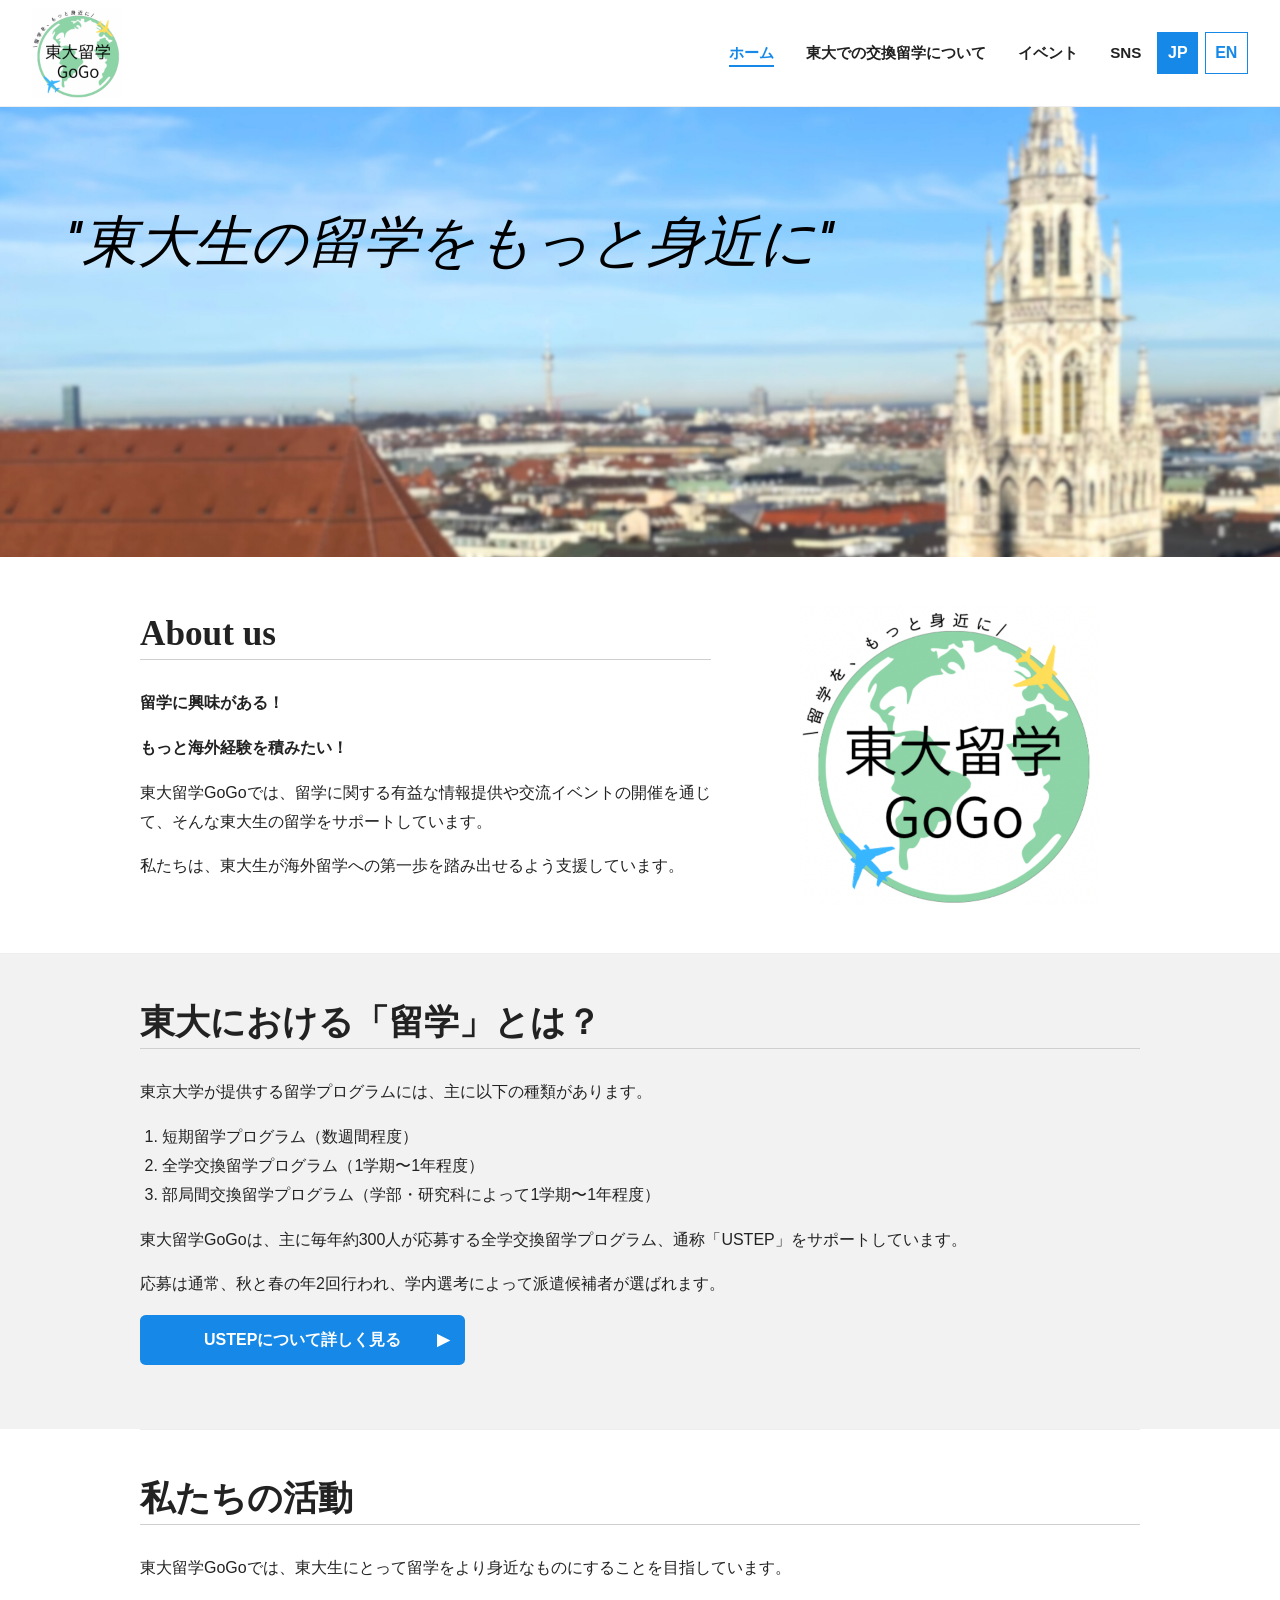
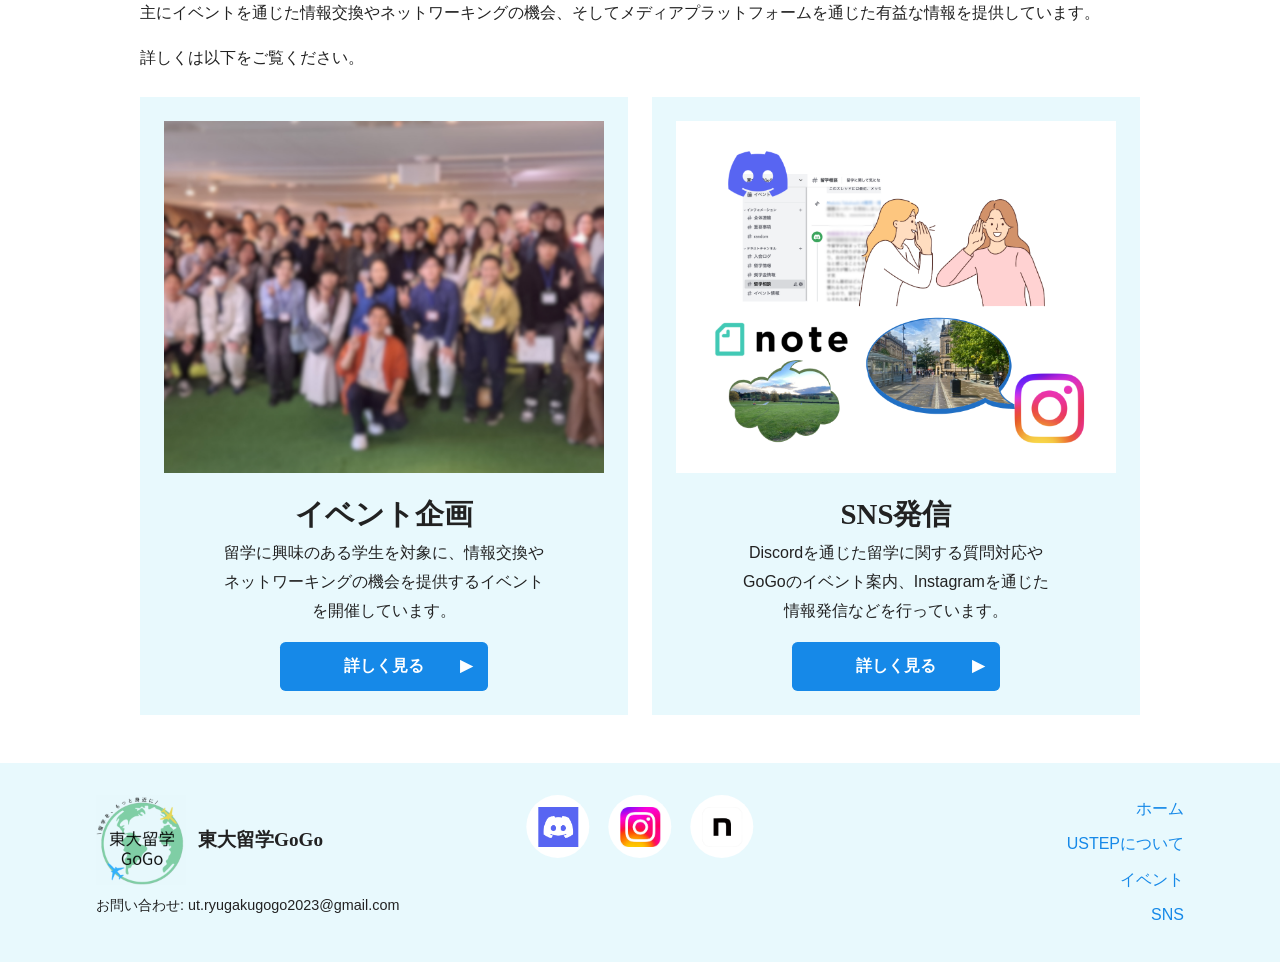
==== commit 0f456b45: "ヘッダーのコンポーネント化、Aboutページ編集（部局間の内容追加）" ====
--- a/index.html
+++ b/index.html
@@ -7,36 +7,12 @@
 	<title>Todai Study Abroad GoGo | Home</title>
 	<link rel="stylesheet" href="css/style.css">
 	<link href="https://fonts.googleapis.com/css2?family=Raleway:wght@300;400;600&display=swap" rel="stylesheet">
+	<script src="js/header.js" defer></script>
 	<script src="js/script.js" defer></script>
 </head>
 
 <body class="page-home">
-	<header class="site-header">
-		<div class="site-branding">
-			<a href="index.html">
-				<img src="images/logo.png" data-en-src="images/logo.png" data-jp-src="images/logo_jp.png" alt="Todai Study Abroad GoGo logo">
-			</a>
-		</div>
-
-		<nav class="primary-navigation" aria-label="Main navigation">
-			<button class="menu-toggle" type="button" aria-label="Open navigation menu" data-en="Menu" data-jp="メニュー">
-				Menu
-			</button>
-
-			<ul class="nav-list">
-				<li><a href="index.html" aria-current="page" data-en="Home" data-jp="ホーム">Home</a></li>
-				<li><a href="about.html" data-en="About USTEP" data-jp="USTEPについて">About USTEP</a></li>
-				<li><a href="events.html" data-en="Events" data-jp="イベント">Events</a></li>
-				<li><a href="sns.html" data-en="SNS" data-jp="SNS">SNS</a></li>
-			</ul>
-
-			<div class="language-switcher">
-				<button class="language-button active-language" data-lang="jp">JP</button>
-				<button class="language-button" data-lang="en">EN</button>
-			</div>
-
-		</nav>
-	</header>
+	<header class="site-header"></header>
 
 	<main>
 		<section class="hero">
--- a/css/style.css
+++ b/css/style.css
@@ -523,25 +523,29 @@
   object-fit: contain;
 }
 
+.discord-icon-link img {
+	height: 150px;
+	width: auto;
+	object-fit: contain;
+}
 
 /* =========================================================
    Footer
    ========================================================= */
 
 .site-footer {
-  display: flex;
-  justify-content: space-between;
-  align-items: flex-start;
-  padding: 2rem 6rem;
-  background-color: var(--color-light-blue);
+	position: relative;
+	display: flex;
+	align-items: flex-start;
+	justify-content: space-between;
+	padding: 2rem 6rem;
+	background-color: var(--color-light-blue);
 }
 
 .footer-left {
-  display: flex;
-  flex-direction: column;
-  align-items: flex-start;
-  gap: 0.5rem;
-}
+	justify-self: start;
+}
+
 
 .footer-branding {
 	display: flex;
@@ -583,9 +587,44 @@
 	margin-top: 0.4rem;
 }
 
-.footer-navigation a {
-	color: var(--color-text);
-	font-size: 0.9rem;
+.footer-navigation {
+	justify-self: end;
+	text-align: right;
+}
+
+.footer-social {
+	position: absolute;
+	left: 50%;
+	top: 2rem;
+	transform: translateX(-50%);
+
+	display: flex;
+	align-items: center;
+	justify-content: center;
+	gap: 1.2rem;
+}
+
+.footer-social a {
+	display: inline-flex;
+	align-items: center;
+	justify-content: center;
+	width: 63px;
+	height: 63px;
+	border-radius: 50%;
+	background-color: var(--color-white);
+}
+
+
+.footer-social a:hover,
+.footer-social a:focus {
+	transform: translateY(-2px);
+	background-color: var(--color-light-grey);
+}
+
+.footer-social img {
+	width: 40px;
+	height: 40px;
+	object-fit: contain;
 }
 
 /* =========================================================
@@ -670,25 +709,55 @@
 		height: auto;
 	}
 
-    .site-footer {
-        flex-direction: column;
-        align-items: center;
-        text-align: center;
-        gap: 2rem;
-    }
-
-    .footer-left {
-        align-items: center;
-    }
+	.site-footer {
+		position: static;
+		display: flex;
+		flex-direction: column;
+		align-items: center;
+		justify-content: flex-start;
+		width: 100%;
+		padding: 2rem 1rem;
+		gap: 1.5rem;
+		text-align: center;
+		overflow-x: hidden;
+	}
+
+	.footer-left {
+		width: 100%;
+		align-items: center;
+	}
 
     .footer-branding {
         justify-content: center;
     }
-    
-    .footer-navigation {
-        width: 100%;
-        text-align: center;
-    }
+
+	.footer-social {
+		position: static;
+		left: auto;
+		top: auto;
+		transform: none;
+		width: 100%;
+		display: flex;
+		justify-content: center;
+		flex-wrap: wrap;
+		gap: 1rem;
+		margin: 0;
+	}
+
+	.footer-social a {
+		width: 52px;
+		height: 52px;
+	}
+
+	.footer-social img {
+		width: 32px;
+		height: 32px;
+	}	
+
+	.footer-navigation {
+		width: 100%;
+		text-align: center;
+	}
 
     .footer-navigation ul {
         display: flex;
@@ -714,13 +783,19 @@
     }
     
     .sns-images img {
-        height: 140px;
+        height: 160px;
         max-width: 180px;
     }
     
     .sns-images img:first-child {
         height: 120px;
     }
+
+	.discord-icon-link img {
+		height: 80px;
+		width: 80px;
+	}
+		
 }
 
 
@@ -730,18 +805,27 @@
 	}
 
 	.site-header {
-		flex-direction: row;
+		display: grid;
+		grid-template-columns: minmax(0, 1fr) auto;
 		align-items: flex-start;
-		justify-content: space-between;
-		gap: 1rem;
+		gap: 0.75rem;
+		padding: 0.75rem;
+		width: 100%;
+		overflow: hidden;
 	}
 
 	.site-branding {
-		flex: 1;
-	}
+		min-width: 0;
+	}
+
+	.site-branding img {
+		width: 60px;
+		height: auto;
+	}	
 
 	.primary-navigation {
 		width: auto;
+		min-width: 0;
 		display: flex;
 		flex-direction: column;
 		align-items: flex-end;
@@ -756,6 +840,7 @@
 	.menu-toggle {
 		order: 2;
 		align-self: flex-end;
+		white-space: nowrap;
 	}
 
 	.nav-list {
@@ -799,6 +884,26 @@
 	.sp-only {
 		display: inline;
 	}
+
+	.site-footer {
+		padding: 1.5rem 1rem;
+	}
+
+	.footer-social {
+		width: 100%;
+		max-width: 100%;
+	}
+
+	.footer-social a {
+		width: 48px;
+		height: 48px;
+	}
+
+	.footer-social img {
+		width: 30px;
+		height: 30px;
+	}
+		
 }
 
 /* =========================================================
@@ -911,4 +1016,4 @@
 .active-language {
   background-color: var(--color-primary);
   color: white;
-}+}
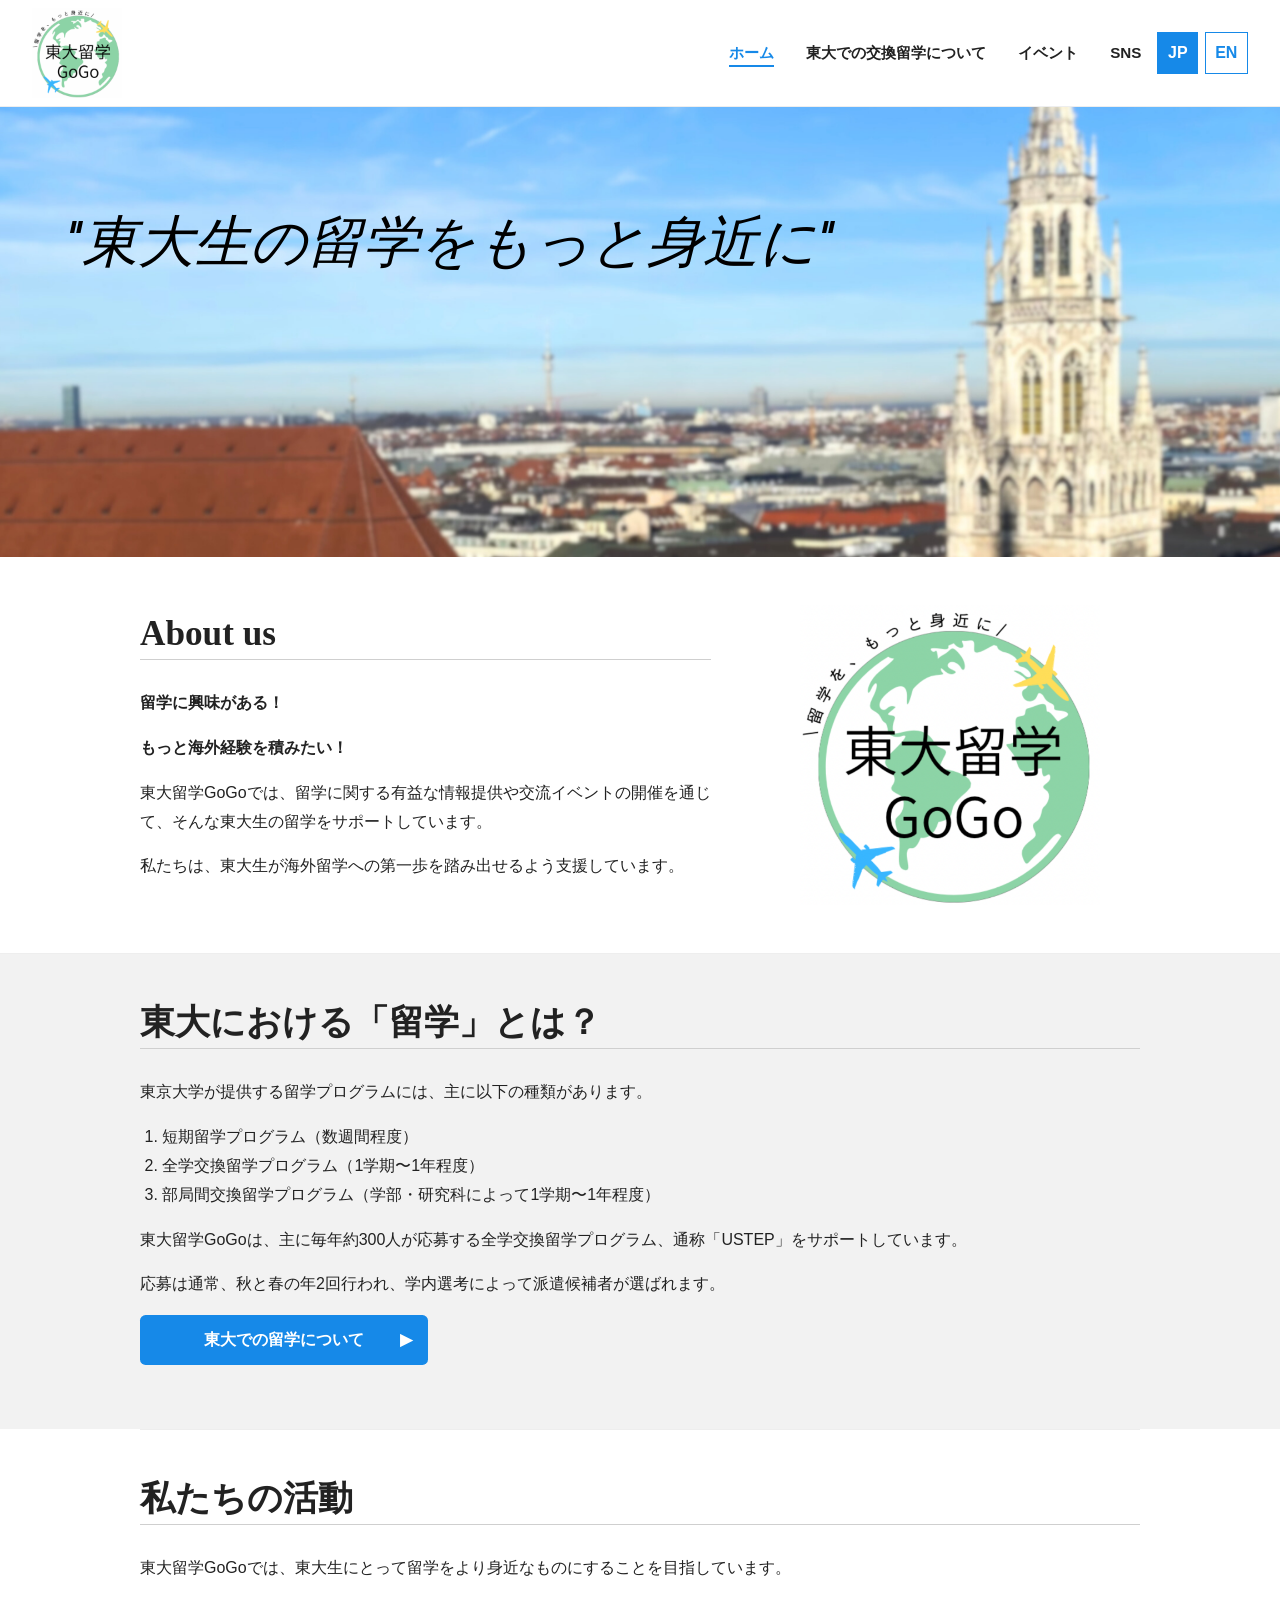
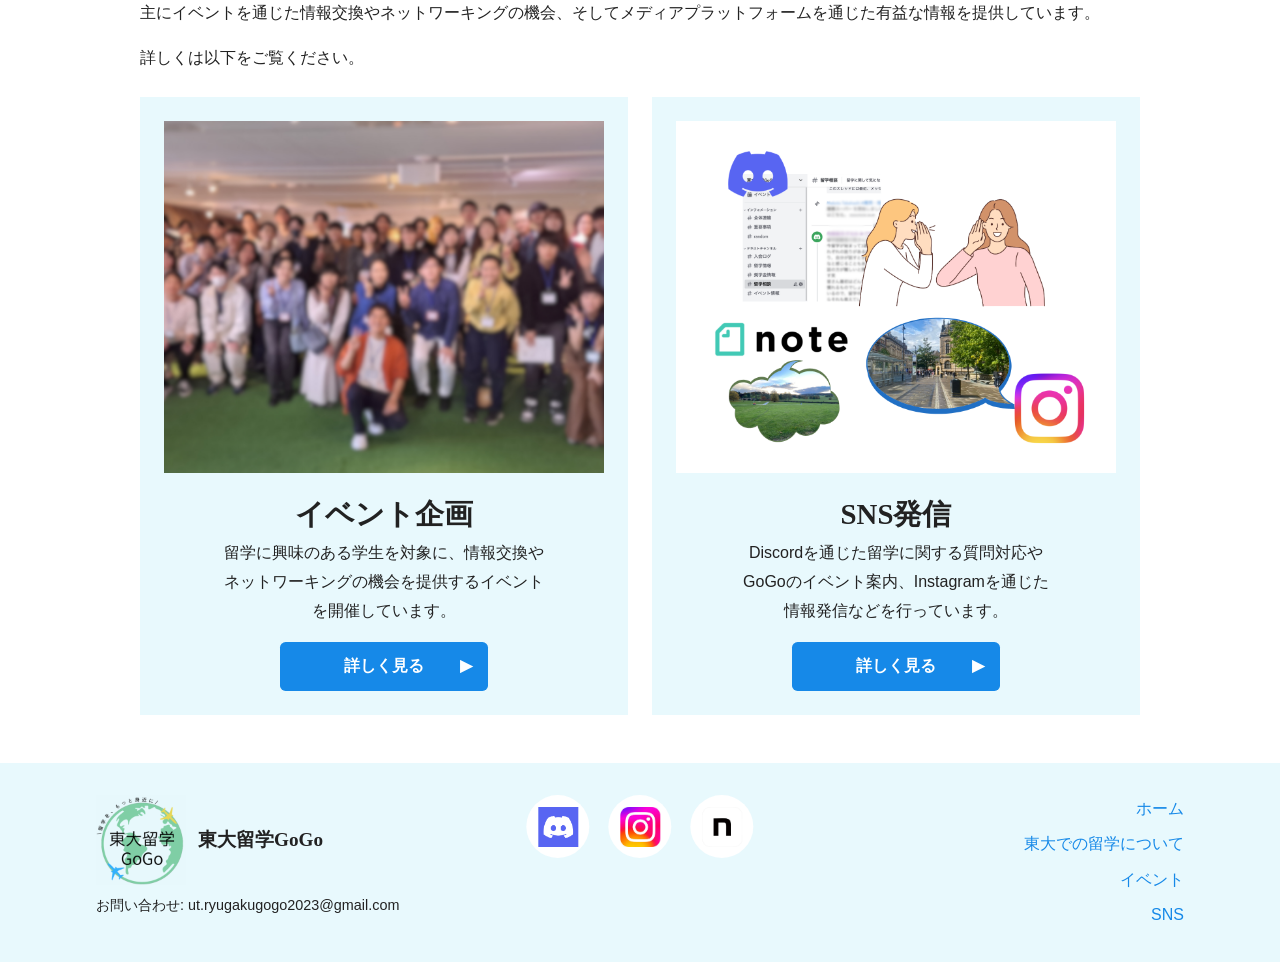
==== commit 004164f8: "Update index.html" ====
--- a/index.html
+++ b/index.html
@@ -69,7 +69,7 @@
 			</p>
 
 			<p>
-				<a class="button-link" href="about.html" data-en="Learn more about USTEP" data-jp="USTEPについて詳しく見る">Learn more about USTEP</a>
+				<a class="button-link" href="about.html" data-en="Learn more about Studying Abroad" data-jp="東大での留学について">Learn more about USTEP</a>
 			</p>
 		</section>
 
@@ -140,7 +140,7 @@
 		<nav class="footer-navigation" aria-label="Footer navigation">
 			<ul>
 				<li><a href="index.html" data-en="Home" data-jp="ホーム">Home</a></li>
-				<li><a href="about.html" data-en="About USTEP" data-jp="USTEPについて">About USTEP</a></li>
+				<li><a href="about.html" data-en="About Studying Abroad" data-jp="東大での留学について">About USTEP</a></li>
 				<li><a href="events.html" data-en="Events" data-jp="イベント">Events</a></li>
 				<li><a href="sns.html" data-en="SNS" data-jp="SNS">SNS</a></li>
 			</ul>
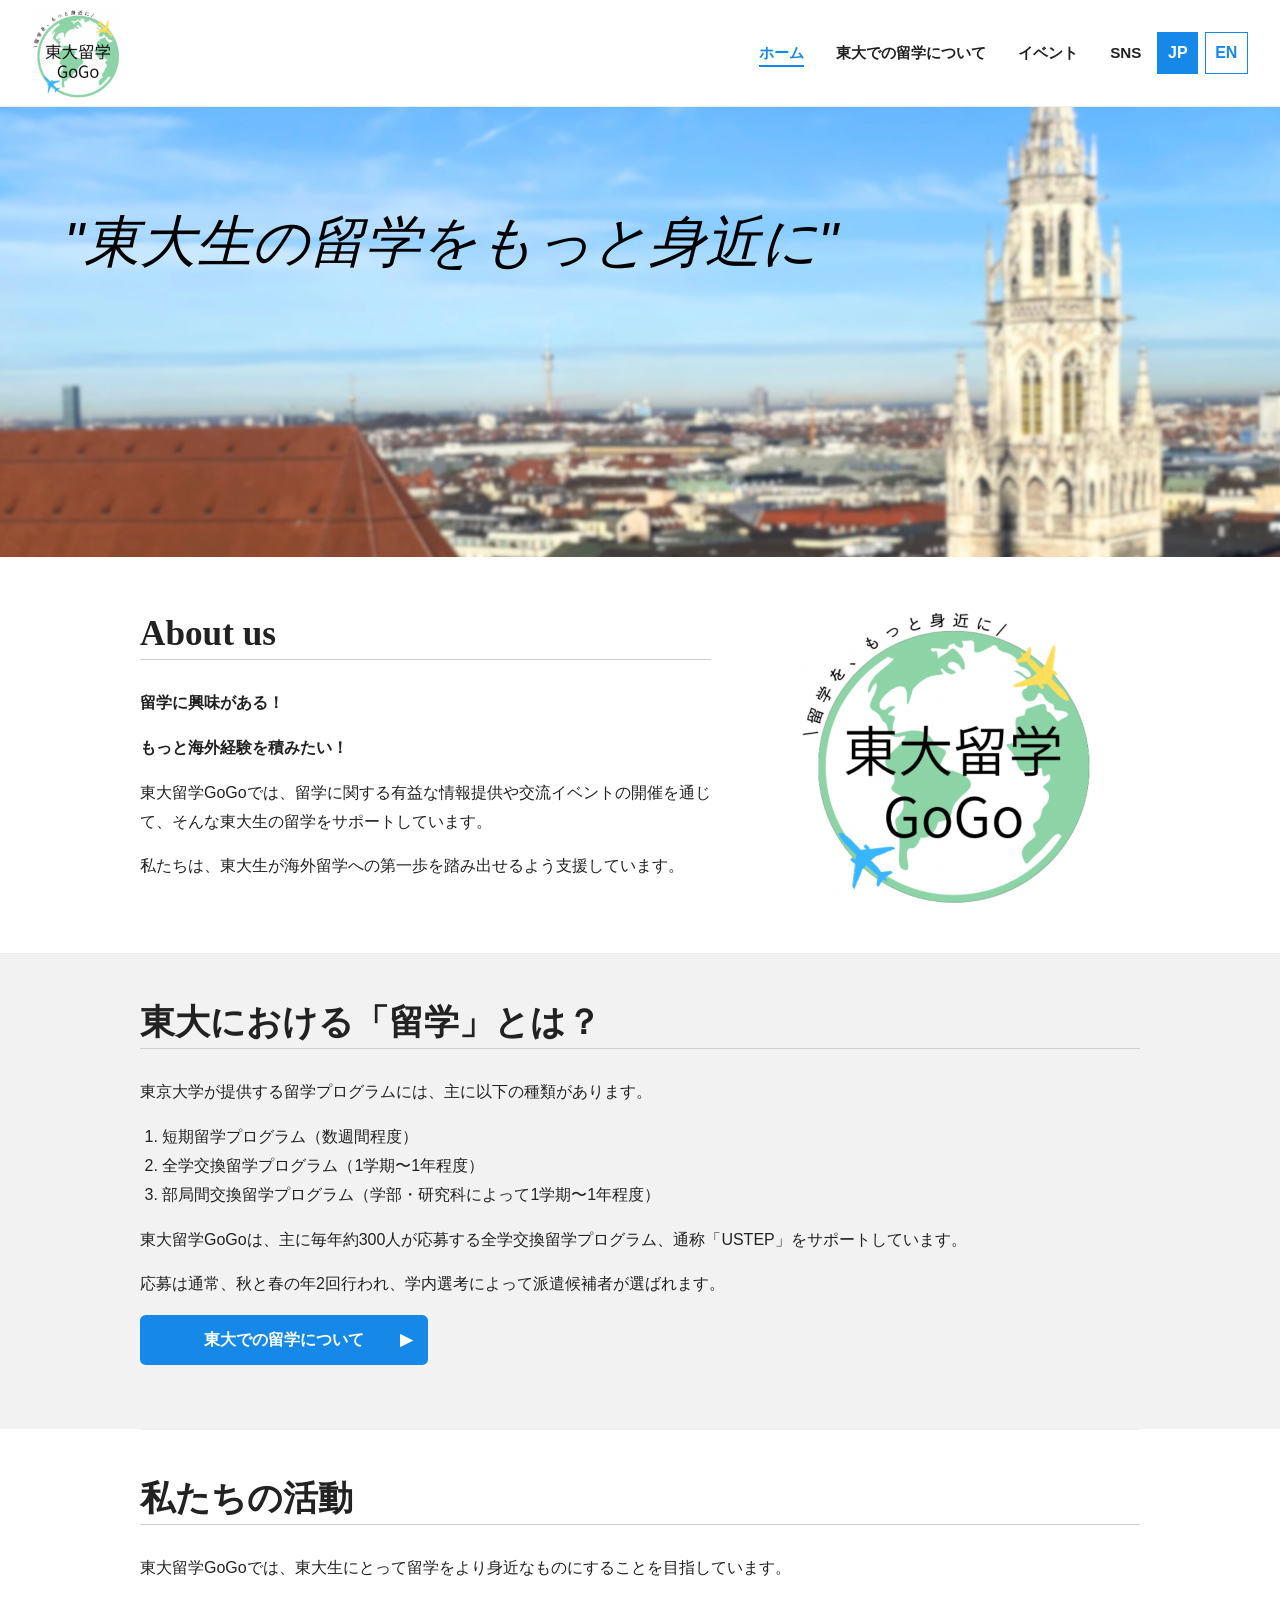
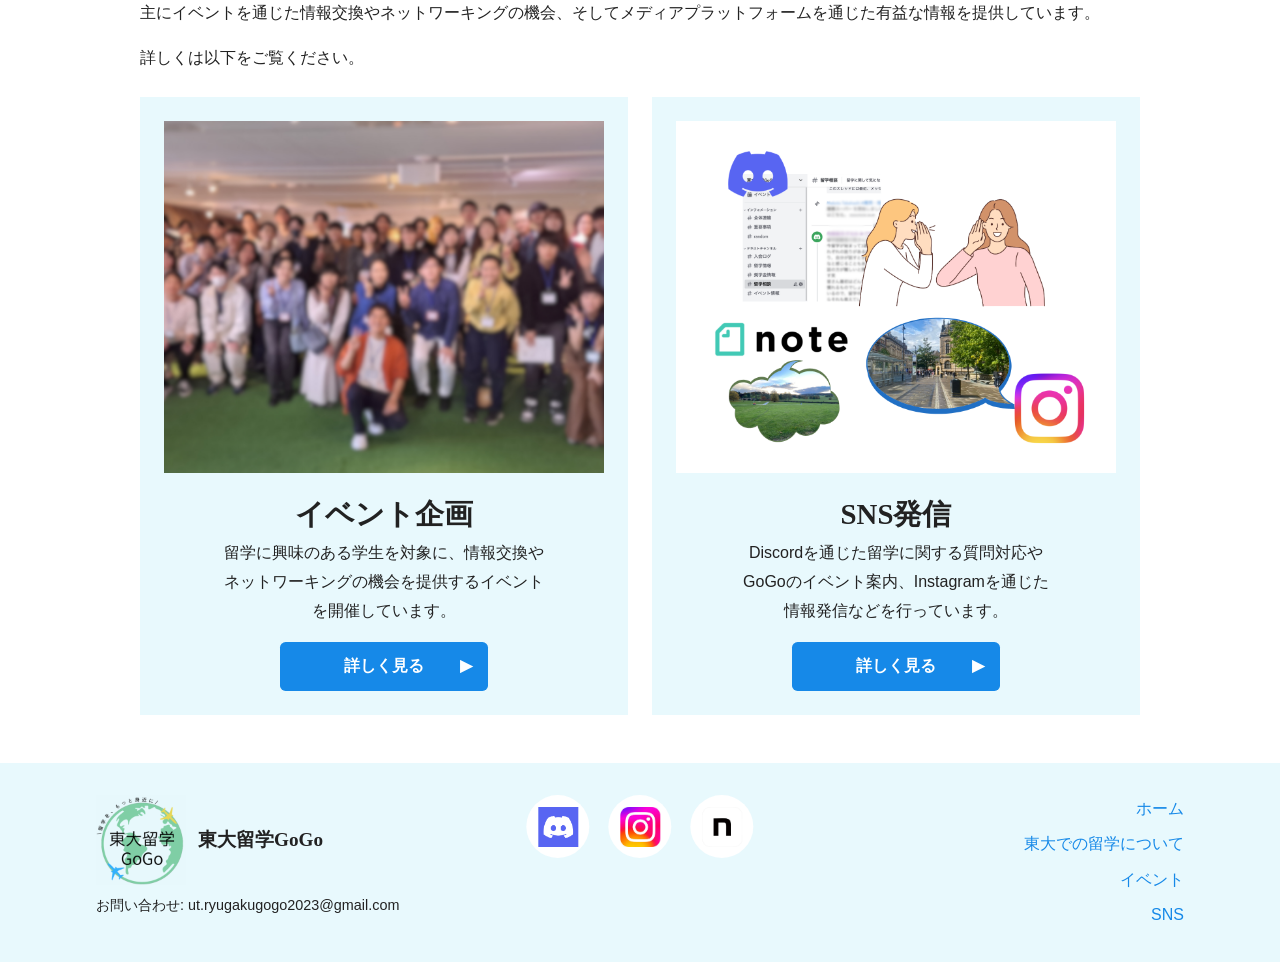
==== commit d3a394d0: "Update index.html" ====
--- a/index.html
+++ b/index.html
@@ -1,12 +1,16 @@
 <!doctype html>
 <html lang="en">
+
 <head>
 	<meta charset="utf-8">
 	<meta name="viewport" content="width=device-width, initial-scale=1.0">
 	<meta name="robots" content="noindex">
 	<title>Todai Study Abroad GoGo | Home</title>
 	<link rel="stylesheet" href="css/style.css">
-	<link href="https://fonts.googleapis.com/css2?family=Raleway:wght@300;400;600&display=swap" rel="stylesheet">
+	<link rel="preconnect" href="https://fonts.googleapis.com">
+	<link rel="preconnect" href="https://fonts.gstatic.com" crossorigin>
+	<link href="https://fonts.googleapis.com/css2?family=Noto+Sans+JP:wght@400;500;700;900&display=swap"
+		rel="stylesheet">
 	<script src="js/header.js" defer></script>
 	<script src="js/script.js" defer></script>
 </head>
@@ -16,80 +20,99 @@
 
 	<main>
 		<section class="hero">
-			<img src="images/home-hero.png" alt="Study abroad scene">
+			<img id="home-hero-image" src="images/home-hero.png" alt="Study abroad scene">
+
 			<div class="hero-content">
 				<h1 data-en='"Making study abroad more accessible for UTokyo students"'
-				data-jp='"東大生の留学を<br class="sp-only">もっと身近に"'
-				>
-				"Making study abroad more accessible for UTokyo students"
-			</h1>
-		</div>
+					data-jp='"東大生の留学を<br class="sp-only">もっと身近に"'>
+					"Making study abroad more accessible for UTokyo students"
+				</h1>
+			</div>
 		</section>
 
 		<section class="content-section about-summary">
 			<div class="section-text">
 				<h2 data-en="About us" data-jp="About us">About us</h2>
-				<p><strong data-en="Interested in studying abroad?" data-jp="留学に興味がある！">Interested in studying abroad?</strong></p>
-				<p><strong data-en="Want to gain more international experience?" data-jp="もっと海外経験を積みたい！">Want to gain more international experience?</strong></p>
-				<p data-en="At Todai Study Abroad GoGo, we support UTokyo students by providing useful information about studying abroad and organizing networking events." data-jp="東大留学GoGoでは、留学に関する有益な情報提供や交流イベントの開催を通じて、そんな東大生の留学をサポートしています。">
+				<p><strong data-en="Interested in studying abroad?" data-jp="留学に興味がある！">Interested in studying
+						abroad?</strong></p>
+				<p><strong data-en="Want to gain more international experience?" data-jp="もっと海外経験を積みたい！">Want to gain
+						more international experience?</strong></p>
+				<p data-en="At Todai Study Abroad GoGo, we support UTokyo students by providing useful information about studying abroad and organizing networking events."
+					data-jp="東大留学GoGoでは、留学に関する有益な情報提供や交流イベントの開催を通じて、そんな東大生の留学をサポートしています。">
 					At Todai Study Abroad GoGo, we support UTokyo students by providing useful
 					information about studying abroad and organizing networking events.
 				</p>
-				<p data-en="We are dedicated to helping students take their first step toward studying overseas." data-jp="私たちは、東大生が海外留学への第一歩を踏み出せるよう支援しています。">
+				<p data-en="We are dedicated to helping students take their first step toward studying overseas."
+					data-jp="私たちは、東大生が海外留学への第一歩を踏み出せるよう支援しています。">
 					We are dedicated to helping students take their first step toward studying overseas.
 				</p>
 			</div>
 
 			<figure class="section-image">
-				<img src="images/logo.png" data-en-src="images/logo.png" data-jp-src="images/logo_jp.png" alt="Todai Study Abroad GoGo logo">
+				<img src="images/logo.png" data-en-src="images/logo.png" data-jp-src="images/logo_jp.png"
+					alt="Todai Study Abroad GoGo logo">
 			</figure>
 		</section>
 
 		<section class="content-section study-abroad-overview">
-			<h2 data-en="What Does “Studying Abroad” Mean at UTokyo?" data-jp="東大における「留学」とは？">What Does “Studying Abroad” Mean at UTokyo?</h2>
-			<p data-en="The University of Tokyo offers several types of study abroad programs, mainly including:" data-jp="東京大学が提供する留学プログラムには、主に以下の種類があります。">
+			<h2 data-en="What Does “Studying Abroad” Mean at UTokyo?" data-jp="東大における「留学」とは？">What Does “Studying
+				Abroad” Mean at UTokyo?</h2>
+			<p data-en="The University of Tokyo offers several types of study abroad programs, mainly including:"
+				data-jp="東京大学が提供する留学プログラムには、主に以下の種類があります。">
 				The University of Tokyo offers several types of study abroad programs, mainly including:
 			</p>
 
 			<ol>
-				<li data-en="Short-term programs, lasting a few weeks" data-jp="短期留学プログラム（数週間程度）">Short-term programs, lasting a few weeks</li>
-				<li data-en="University-wide student exchange programs, lasting one semester to one year" data-jp="全学交換留学プログラム（1学期〜1年程度）">University-wide student exchange programs, lasting one semester to one year</li>
-				<li data-en="Faculty or department-based programs, lasting one semester to one year depending on faculty" data-jp="部局間交換留学プログラム（学部・研究科によって1学期〜1年程度）">Faculty or department-based programs, lasting one semester to one year depending on faculty</li>
+				<li data-en="Short-term programs, lasting a few weeks" data-jp="短期留学プログラム（数週間程度）">Short-term programs,
+					lasting a few weeks</li>
+				<li data-en="University-wide student exchange programs, lasting one semester to one year"
+					data-jp="全学交換留学プログラム（1学期〜1年程度）">University-wide student exchange programs, lasting one semester to
+					one year</li>
+				<li data-en="Faculty or department-based programs, lasting one semester to one year depending on faculty"
+					data-jp="部局間交換留学プログラム（学部・研究科によって1学期〜1年程度）">Faculty or department-based programs, lasting one
+					semester to one year depending on faculty</li>
 			</ol>
 
-			<p data-en="Todai Study Abroad GoGo mainly supports the university-wide student exchange program, USTEP, which attracts around 300 applicants each year." data-jp="東大留学GoGoは、主に毎年約300人が応募する全学交換留学プログラム、通称「USTEP」をサポートしています。">
+			<p data-en="Todai Study Abroad GoGo mainly supports the university-wide student exchange program, USTEP, which attracts around 300 applicants each year."
+				data-jp="東大留学GoGoは、主に毎年約300人が応募する全学交換留学プログラム、通称「USTEP」をサポートしています。">
 				Todai Study Abroad GoGo mainly supports the
 				<strong>university-wide student exchange program, USTEP</strong>, which attracts
 				around 300 applicants each year.
 			</p>
 
-			<p data-en="Applications are typically open twice a year, in autumn and spring, and students are selected through an internal screening process." data-jp="応募は通常、秋と春の年2回行われ、学内選考によって派遣候補者が選ばれます。">
+			<p data-en="Applications are typically open twice a year, in autumn and spring, and students are selected through an internal screening process."
+				data-jp="応募は通常、秋と春の年2回行われ、学内選考によって派遣候補者が選ばれます。">
 				Applications are typically open twice a year, in autumn and spring, and students are
 				selected through an internal screening process.
 			</p>
 
 			<p>
-				<a class="button-link" href="about.html" data-en="Learn more about Studying Abroad" data-jp="東大での留学について">Learn more about USTEP</a>
+				<a class="button-link" href="about.html" data-en="Learn more about Studying Abroad"
+					data-jp="東大での留学について">Learn more about USTEP</a>
 			</p>
 		</section>
 
 		<section class="content-section services">
 			<h2 data-en="Our services" data-jp="私たちの活動">Our services</h2>
-			<p data-en="At Todai Study Abroad GoGo, we aim to make studying abroad more accessible for UTokyo students." data-jp="東大留学GoGoでは、東大生にとって留学をより身近なものにすることを目指しています。">
+			<p data-en="At Todai Study Abroad GoGo, we aim to make studying abroad more accessible for UTokyo students."
+				data-jp="東大留学GoGoでは、東大生にとって留学をより身近なものにすることを目指しています。">
 				At Todai Study Abroad GoGo, we aim to make studying abroad more accessible for
 				UTokyo students.
 			</p>
-			<p data-en="We mainly provide opportunities for information exchange and networking through events, and useful information through our media platforms." data-jp="主にイベントを通じた情報交換やネットワーキングの機会、そしてメディアプラットフォームを通じた有益な情報を提供しています。">
+			<p data-en="We mainly provide opportunities for information exchange and networking through events, and useful information through our media platforms."
+				data-jp="主にイベントを通じた情報交換やネットワーキングの機会、そしてメディアプラットフォームを通じた有益な情報を提供しています。">
 				We mainly provide opportunities for information exchange and networking through
 				events, and useful information through our media platforms.
 			</p>
-			<p data-en="Check out the details below for more information." data-jp="詳しくは以下をご覧ください。">Check out the details below for more information.</p>
+			<p data-en="Check out the details below for more information." data-jp="詳しくは以下をご覧ください。">Check out the
+				details below for more information.</p>
 
 			<div class="card-grid">
 				<article class="service-card">
 					<img src="images/events-card.png" alt="Students attending a Todai Study Abroad GoGo event">
 					<h3 data-en="Events" data-jp="イベント企画">Events</h3>
-					<p data-en="Organizing events for students interested in studying abroad, promoting information exchange and networking opportunities." data-jp="留学に興味のある学生を対象に、情報交換やネットワーキングの機会を提供するイベントを開催しています。">
+					<p data-en="Organizing events for students interested in studying abroad, promoting information exchange and networking opportunities."
+						data-jp="留学に興味のある学生を対象に、情報交換やネットワーキングの機会を提供するイベントを開催しています。">
 						Organizing events for students interested in studying abroad, promoting
 						information exchange and networking opportunities.
 					</p>
@@ -99,7 +122,8 @@
 				<article class="service-card">
 					<img src="images/sns-card.png" alt="Social media icons and study abroad information">
 					<h3 data-en="SNS" data-jp="SNS発信">SNS</h3>
-					<p data-en="Sharing study abroad information and answering questions through our Discord and Instagram." data-jp="Discordを通じた留学に関する質問対応やGoGoのイベント案内、Instagramを通じた情報発信などを行っています。">
+					<p data-en="Sharing study abroad information and answering questions through our Discord and Instagram."
+						data-jp="Discordを通じた留学に関する質問対応やGoGoのイベント案内、Instagramを通じた情報発信などを行っています。">
 						Sharing study abroad information and answering questions through our Discord
 						and Instagram.
 					</p>
@@ -112,27 +136,32 @@
 	<footer class="site-footer">
 		<div class="footer-left">
 			<div class="footer-branding">
-				<img src="images/logo.png" data-en-src="images/logo.png" data-jp-src="images/logo_jp.png" alt="Todai Study Abroad GoGo logo">
+				<img src="images/logo.png" data-en-src="images/logo.png" data-jp-src="images/logo_jp.png"
+					alt="Todai Study Abroad GoGo logo">
 				<p data-en="Todai Study Abroad GoGo" data-jp="東大留学GoGo">
 					Todai Study Abroad GoGo
 				</p>
 			</div>
 
-			<p class="footer-email" data-en="contact: ut.ryugakugogo2023@gmail.com" data-jp="お問い合わせ: ut.ryugakugogo2023@gmail.com">
+			<p class="footer-email" data-en="contact: ut.ryugakugogo2023@gmail.com"
+				data-jp="お問い合わせ: ut.ryugakugogo2023@gmail.com">
 				contact: ut.ryugakugogo2023@gmail.com
 			</p>
 		</div>
-       
-        <div class="footer-social">
-			<a href="https://docs.google.com/forms/d/e/1FAIpQLSdWifzuKk-0l-K4alhIVgGrR2_svNSfy4mpbCFQKbQre_RAtA/viewform" target="_blank" rel="noopener" aria-label="Join our Discord through Google Form">
+
+		<div class="footer-social">
+			<a href="https://docs.google.com/forms/d/e/1FAIpQLSdWifzuKk-0l-K4alhIVgGrR2_svNSfy4mpbCFQKbQre_RAtA/viewform"
+				target="_blank" rel="noopener" aria-label="Join our Discord through Google Form">
 				<img src="images/discord-icon.png" alt="Discord">
 			</a>
-			
-			<a href="https://www.instagram.com/utokyo_ryugaku_gogo" target="_blank" rel="noopener" aria-label="Follow us on Instagram">
+
+			<a href="https://www.instagram.com/utokyo_ryugaku_gogo" target="_blank" rel="noopener"
+				aria-label="Follow us on Instagram">
 				<img src="images/instagram-icon.jpg" alt="Instagram">
 			</a>
-			
-			<a href="https://note.com/ut_ryugaku_gogo" target="_blank" rel="noopener" aria-label="Read our note articles">
+
+			<a href="https://note.com/ut_ryugaku_gogo" target="_blank" rel="noopener"
+				aria-label="Read our note articles">
 				<img src="images/note-icon.png" alt="note">
 			</a>
 		</div>
@@ -147,4 +176,5 @@
 		</nav>
 	</footer>
 </body>
+
 </html>
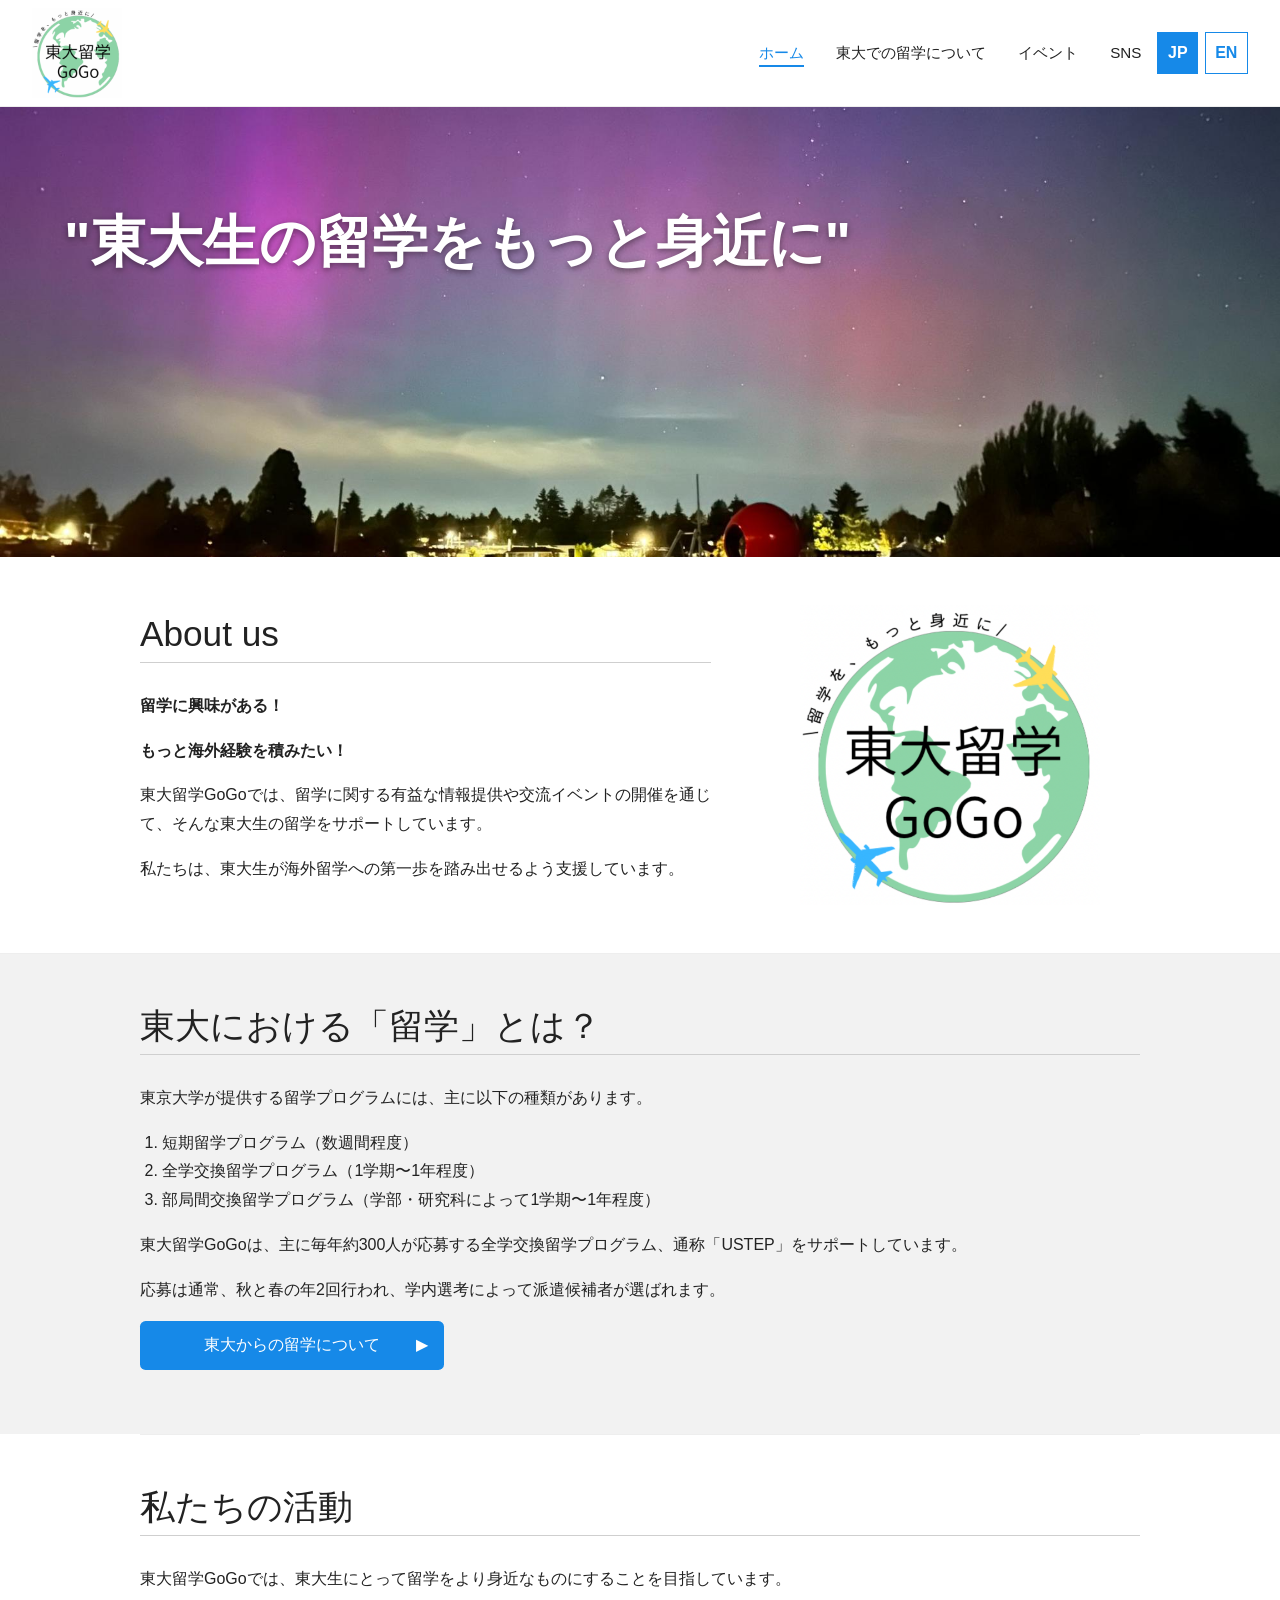
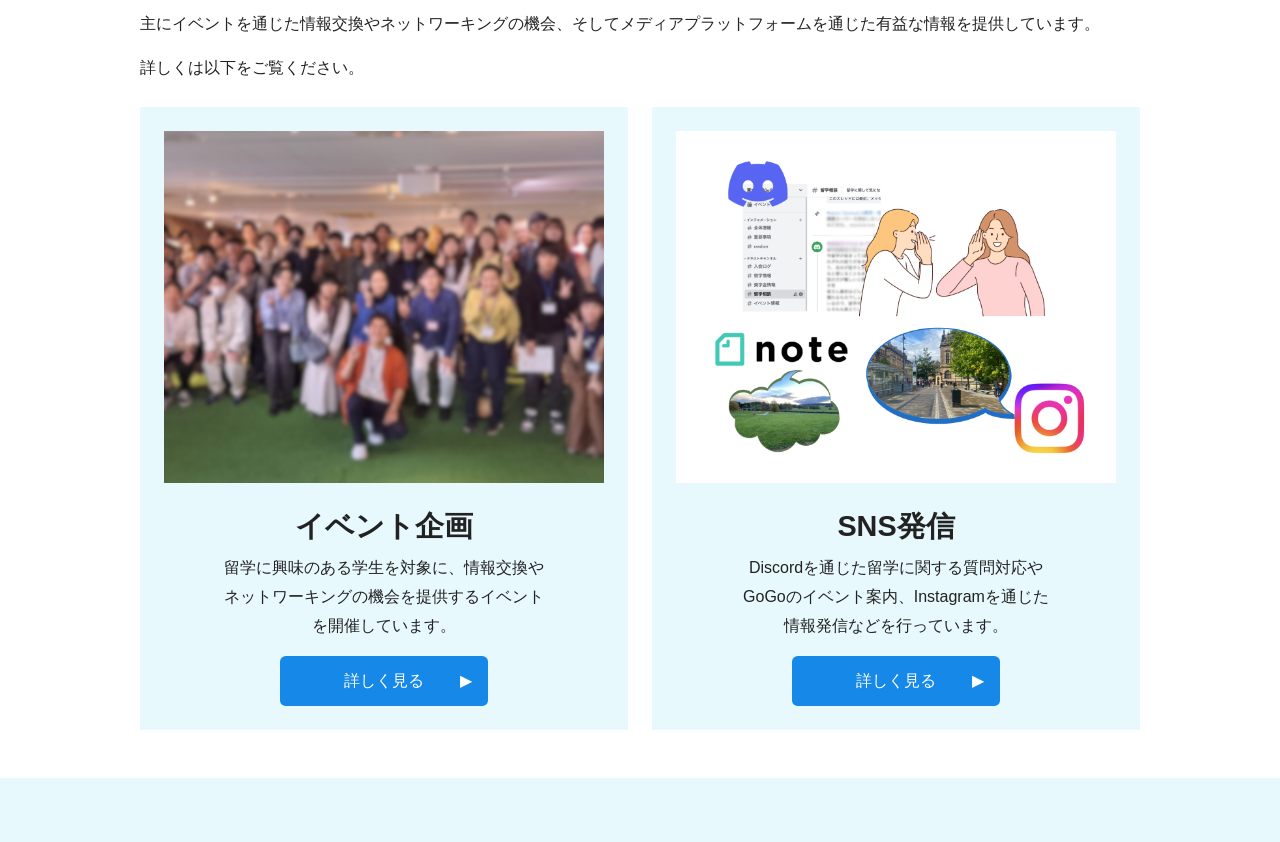
==== commit 222ecc99: "Update index.html" ====
--- a/index.html
+++ b/index.html
@@ -12,6 +12,7 @@
 	<link href="https://fonts.googleapis.com/css2?family=Noto+Sans+JP:wght@400;500;700;900&display=swap"
 		rel="stylesheet">
 	<script src="js/header.js" defer></script>
+	<script src="js/footer.js" defer></script>
 	<script src="js/script.js" defer></script>
 </head>
 
@@ -55,8 +56,7 @@
 		</section>
 
 		<section class="content-section study-abroad-overview">
-			<h2 data-en="What Does “Studying Abroad” Mean at UTokyo?" data-jp="東大における「留学」とは？">What Does “Studying
-				Abroad” Mean at UTokyo?</h2>
+			<h2 data-en="Studying Abroad from UTokyo" data-jp="東大における「留学」とは？">Studying Abroad from UTokyo</h2>
 			<p data-en="The University of Tokyo offers several types of study abroad programs, mainly including:"
 				data-jp="東京大学が提供する留学プログラムには、主に以下の種類があります。">
 				The University of Tokyo offers several types of study abroad programs, mainly including:
@@ -88,7 +88,7 @@
 
 			<p>
 				<a class="button-link" href="about.html" data-en="Learn more about Studying Abroad"
-					data-jp="東大での留学について">Learn more about USTEP</a>
+					data-jp="東大からの留学について">Learn more about USTEP</a>
 			</p>
 		</section>
 
@@ -133,48 +133,7 @@
 		</section>
 	</main>
 
-	<footer class="site-footer">
-		<div class="footer-left">
-			<div class="footer-branding">
-				<img src="images/logo.png" data-en-src="images/logo.png" data-jp-src="images/logo_jp.png"
-					alt="Todai Study Abroad GoGo logo">
-				<p data-en="Todai Study Abroad GoGo" data-jp="東大留学GoGo">
-					Todai Study Abroad GoGo
-				</p>
-			</div>
-
-			<p class="footer-email" data-en="contact: ut.ryugakugogo2023@gmail.com"
-				data-jp="お問い合わせ: ut.ryugakugogo2023@gmail.com">
-				contact: ut.ryugakugogo2023@gmail.com
-			</p>
-		</div>
-
-		<div class="footer-social">
-			<a href="https://docs.google.com/forms/d/e/1FAIpQLSdWifzuKk-0l-K4alhIVgGrR2_svNSfy4mpbCFQKbQre_RAtA/viewform"
-				target="_blank" rel="noopener" aria-label="Join our Discord through Google Form">
-				<img src="images/discord-icon.png" alt="Discord">
-			</a>
-
-			<a href="https://www.instagram.com/utokyo_ryugaku_gogo" target="_blank" rel="noopener"
-				aria-label="Follow us on Instagram">
-				<img src="images/instagram-icon.jpg" alt="Instagram">
-			</a>
-
-			<a href="https://note.com/ut_ryugaku_gogo" target="_blank" rel="noopener"
-				aria-label="Read our note articles">
-				<img src="images/note-icon.png" alt="note">
-			</a>
-		</div>
-
-		<nav class="footer-navigation" aria-label="Footer navigation">
-			<ul>
-				<li><a href="index.html" data-en="Home" data-jp="ホーム">Home</a></li>
-				<li><a href="about.html" data-en="About Studying Abroad" data-jp="東大での留学について">About USTEP</a></li>
-				<li><a href="events.html" data-en="Events" data-jp="イベント">Events</a></li>
-				<li><a href="sns.html" data-en="SNS" data-jp="SNS">SNS</a></li>
-			</ul>
-		</nav>
-	</footer>
+	<footer class="site-footer"></footer>
 </body>
 
 </html>
--- a/css/style.css
+++ b/css/style.css
@@ -16,8 +16,8 @@
 	--color-muted: #555555;
 	--color-white: #ffffff;
 
-	--font-main: Georgia, "Times New Roman", serif;
-	--font-body: Arial, Helvetica, sans-serif;
+	--font-main: "Noto Sans JP", "Hiragino Kaku Gothic ProN", "Yu Gothic", sans-serif;
+	--font-body: "Noto Sans JP", "Hiragino Kaku Gothic ProN", "Yu Gothic", sans-serif;
 
 	--spacing-small: 0.75rem;
 	--spacing-medium: 1.5rem;
@@ -43,6 +43,7 @@
 	color: var(--color-text);
 	background-color: var(--color-white);
 	font-family: var(--font-body);
+	font-weight: 400;
 	line-height: 1.8;
 }
 
@@ -68,8 +69,20 @@
 h3,
 h4 {
 	font-family: var(--font-main);
-	line-height: 1.2;
+	line-height: 1.35;
 	margin-top: 0;
+}
+
+/* ページタイトル・小見出し：Noto Sans JP Black */
+h1,
+h3,
+h4 {
+	font-weight: 900;
+}
+
+/* About us、Our services、USTEPについて等：本文と同じ太さ */
+h2 {
+	font-weight: 400;
 }
 
 h1 {
@@ -130,9 +143,9 @@
 
 .site-branding p {
 	margin: 0;
-	font-family: var(--font-main);
+	font-family: var(--font-body);
 	font-size: 1.2rem;
-	font-weight: bold;
+	font-weight: 400;
 }
 
 .primary-navigation {
@@ -191,72 +204,82 @@
    Hero sections
    ========================================================= */
 
+
 .page-home .hero-content h1 {
-  font-family: "Raleway", sans-serif;
-  font-weight: 500;
-  font-style: italic;
-}
+	font-family: var(--font-main);
+	font-weight: 900;
+	font-style: normal;
+	color: white;
+	background-color: transparent;
+	padding: 0;
+	text-shadow: 0 2px 6px rgba(0, 0, 0, 0.45);
+}
+
 
 .hero {
-  position: relative;
-  width: 100%;
-  height: 450px;
-  overflow: hidden;
+	position: relative;
+	width: 100%;
+	height: 450px;
+	overflow: hidden;
 }
 
 /* 
   A light overlay improves text readability on background images.
 */
 .hero img {
-  width: 100%;
-  height: 100%;
-  object-fit: cover;
+	width: 100%;
+	height: 100%;
+	object-fit: cover;
 }
 
 
 .hero-content {
-  position: absolute;
-  top: 35%;
-  left: 5%;
-  transform: translateY(-50%);
-  color: black;
-  text-align: left;
-  max-width: 900px;
-  z-index: 2;
+	position: absolute;
+	top: 35%;
+	left: 5%;
+	transform: translateY(-50%);
+	color: black;
+	text-align: left;
+	max-width: 900px;
+	z-index: 2;
 }
 
 .hero-about-content,
 .hero-events-content,
 .hero-sns-content {
-  position: absolute;
-  top: 40%;
-  left: 10%;
-  transform: translateY(-50%);
-  color: black;
-  text-align: left;
-  max-width: 1000px;
-  z-index: 2;
+	position: absolute;
+	top: 40%;
+	left: 10%;
+	transform: translateY(-50%);
+	color: black;
+	text-align: left;
+	max-width: 1000px;
+	z-index: 2;
 }
 
 .hero-about::after,
 .hero-events::after {
-  content: "";
-  position: absolute;
-  inset: 0;
-  background-color: rgba(255, 255, 255, 0.4);
-  z-index: 1;
-}
-
-.hero-sns::after{
-  content: "";
-  position: absolute;
-  inset: 0;
-  background-color: rgba(255, 255, 255, 0.6);
-  z-index: 1;
+	content: "";
+	position: absolute;
+	inset: 0;
+	background-color: rgba(255, 255, 255, 0.4);
+	z-index: 1;
+}
+
+.hero-sns::after {
+	content: "";
+	position: absolute;
+	inset: 0;
+	background-color: rgba(255, 255, 255, 0.6);
+	z-index: 1;
 }
 
 .sp-only {
-  display: none;
+	display: none;
+}
+
+#home-hero-image {
+	transition: opacity 0.5s ease;
 }
 
 /* =========================================================
@@ -269,7 +292,7 @@
 	padding: var(--spacing-large) 0;
 }
 
-.content-section + .content-section {
+.content-section+.content-section {
 	border-top: 1px solid #eeeeee;
 }
 
@@ -314,7 +337,7 @@
 .button-link {
 	display: inline-block;
 	padding: 0.65rem 4rem;
-    position: relative;
+	position: relative;
 	border-radius: 0.35rem;
 	background-color: var(--color-primary);
 	color: var(--color-white);
@@ -333,17 +356,17 @@
 }
 
 .button-link::after {
-  content: "▶";
-  position: absolute;
-  right: 1rem;
-  top: 50%;
-  transform: translateY(-50%);
+	content: "▶";
+	position: absolute;
+	right: 1rem;
+	top: 50%;
+	transform: translateY(-50%);
 }
 
 .back-button {
 	display: inline-block;
 	padding: 0.65rem 3rem;
-    position: relative;
+	position: relative;
 	border-radius: 0.35rem;
 	background-color: var(--color-primary);
 	color: var(--color-white);
@@ -362,12 +385,12 @@
 }
 
 .back-button::before {
-  content: "◀";
-  position: absolute;
-  left: 0.5rem;
-  top: 50%;
-  transform: translateY(-50%);
-  font-size: 0.9rem;
+	content: "◀";
+	position: absolute;
+	left: 0.5rem;
+	top: 50%;
+	transform: translateY(-50%);
+	font-size: 0.9rem;
 }
 
 /* =========================================================
@@ -430,7 +453,7 @@
 	margin-top: 2rem;
 }
 
-.event-month > h3 {
+.event-month>h3 {
 	border-bottom: 1px solid var(--color-border);
 	padding-bottom: 0.25rem;
 }
@@ -470,12 +493,12 @@
 }
 
 .event-card img.event-image-vertical {
-  width: min(100%, 400px);
-  aspect-ratio: 5 / 3;
-  height: auto;
-  max-height: none;
-  object-fit: cover;
-  margin: 1rem auto 0;
+	width: min(100%, 400px);
+	aspect-ratio: 5 / 3;
+	height: auto;
+	max-height: none;
+	object-fit: cover;
+	margin: 1rem auto 0;
 }
 
 /* =========================================================
@@ -510,17 +533,17 @@
 }
 
 .sns-images {
-  display: flex;
-  gap: 1rem;
-  align-items: center;
-  justify-content: center;
+	display: flex;
+	gap: 1rem;
+	align-items: center;
+	justify-content: center;
 }
 
 .sns-images img {
-  width: auto;
-  height: 180px;
-  max-width: 220px;
-  object-fit: contain;
+	width: auto;
+	height: 180px;
+	max-width: 220px;
+	object-fit: contain;
 }
 
 .discord-icon-link img {
@@ -557,24 +580,24 @@
 	width: 90px;
 	height: 90px;
 	object-fit: contain;
-    mix-blend-mode: multiply;
+	mix-blend-mode: multiply;
 }
 
 .footer-branding p {
 	margin: 0;
-	font-family: var(--font-main);
+	font-family: var(--font-body);
 	font-size: 1.2rem;
-	font-weight: bold;
+	font-weight: 400;
 }
 
 .footer-email {
-  font-size: 0.9rem;
-  color: var(--color-text);
-  margin: 0.5rem 0 0;
+	font-size: 0.9rem;
+	color: var(--color-text);
+	margin: 0.5rem 0 0;
 }
 
 .footer-navigation {
-  text-align: right;
+	text-align: right;
 }
 
 .footer-navigation ul {
@@ -583,7 +606,7 @@
 	list-style: none;
 }
 
-.footer-navigation li + li {
+.footer-navigation li+li {
 	margin-top: 0.4rem;
 }
 
@@ -684,11 +707,11 @@
 		height: 250px;
 	}
 
-    .hero-content {
-        left: 1rem;
-        right: 1rem;
-        max-width: none;
-    }    
+	.hero-content {
+		left: 1rem;
+		right: 1rem;
+		max-width: none;
+	}
 
 	.about-summary,
 	.sns-introduction,
@@ -727,9 +750,9 @@
 		align-items: center;
 	}
 
-    .footer-branding {
-        justify-content: center;
-    }
+	.footer-branding {
+		justify-content: center;
+	}
 
 	.footer-social {
 		position: static;
@@ -752,50 +775,50 @@
 	.footer-social img {
 		width: 32px;
 		height: 32px;
-	}	
+	}
 
 	.footer-navigation {
 		width: 100%;
 		text-align: center;
 	}
 
-    .footer-navigation ul {
-        display: flex;
-        flex-direction: column;
-        align-items: center;
-        gap: 0.75rem;
-        margin: 0;
-        padding: 0;
-    }
-
-    .footer-navigation li {
-        margin: 0;
-    }
-    
-    .footer-navigation li + li {
-        margin-top: 0;
-    }
-      
-    .sns-images {
-        flex-direction: row;
-        justify-content: flex-start;
-        flex-wrap: wrap;
-    }
-    
-    .sns-images img {
-        height: 160px;
-        max-width: 180px;
-    }
-    
-    .sns-images img:first-child {
-        height: 120px;
-    }
+	.footer-navigation ul {
+		display: flex;
+		flex-direction: column;
+		align-items: center;
+		gap: 0.75rem;
+		margin: 0;
+		padding: 0;
+	}
+
+	.footer-navigation li {
+		margin: 0;
+	}
+
+	.footer-navigation li+li {
+		margin-top: 0;
+	}
+
+	.sns-images {
+		flex-direction: row;
+		justify-content: flex-start;
+		flex-wrap: wrap;
+	}
+
+	.sns-images img {
+		height: 160px;
+		max-width: 180px;
+	}
+
+	.sns-images img:first-child {
+		height: 120px;
+	}
 
 	.discord-icon-link img {
 		height: 80px;
 		width: 80px;
 	}
-		
+
 }
 
 
@@ -821,7 +844,7 @@
 	.site-branding img {
 		width: 60px;
 		height: auto;
-	}	
+	}
 
 	.primary-navigation {
 		width: auto;
@@ -903,7 +926,7 @@
 		width: 30px;
 		height: 30px;
 	}
-		
+
 }
 
 /* =========================================================
@@ -980,40 +1003,54 @@
 }
 
 
+.nav-list a,
+.footer-navigation a,
+.language-button,
+.menu-toggle {
+	font-family: var(--font-body);
+	font-weight: 500;
+}
+
+.button-link,
+.back-button {
+	font-family: var(--font-body);
+	font-weight: 500;
+}
+
 
 /* Scroll reveal animation */
 .reveal {
-  opacity: 0;
-  transform: translateY(40px);
-  transition: opacity 0.8s ease, transform 0.8s ease;
+	opacity: 0;
+	transform: translateY(40px);
+	transition: opacity 0.8s ease, transform 0.8s ease;
 }
 
 .reveal.is-visible {
-  opacity: 1;
-  transform: translateY(0);
+	opacity: 1;
+	transform: translateY(0);
 }
 
 /* language switching */
 
 .language-switcher {
-  display: flex;
-  gap: 0.4rem;
-  margin-left: 1rem;
+	display: flex;
+	gap: 0.4rem;
+	margin-left: 1rem;
 }
 
 .language-button {
-  padding: 0.35rem 0.6rem;
-  border: 1px solid var(--color-primary);
-  background-color: white;
-  color: var(--color-primary);
-  font: inherit;
-  font-weight: bold;
-  cursor: pointer;
+	padding: 0.35rem 0.6rem;
+	border: 1px solid var(--color-primary);
+	background-color: white;
+	color: var(--color-primary);
+	font: inherit;
+	font-weight: bold;
+	cursor: pointer;
 }
 
 .language-button:hover,
 .language-button:focus,
 .active-language {
-  background-color: var(--color-primary);
-  color: white;
-}
+	background-color: var(--color-primary);
+	color: white;
+}
